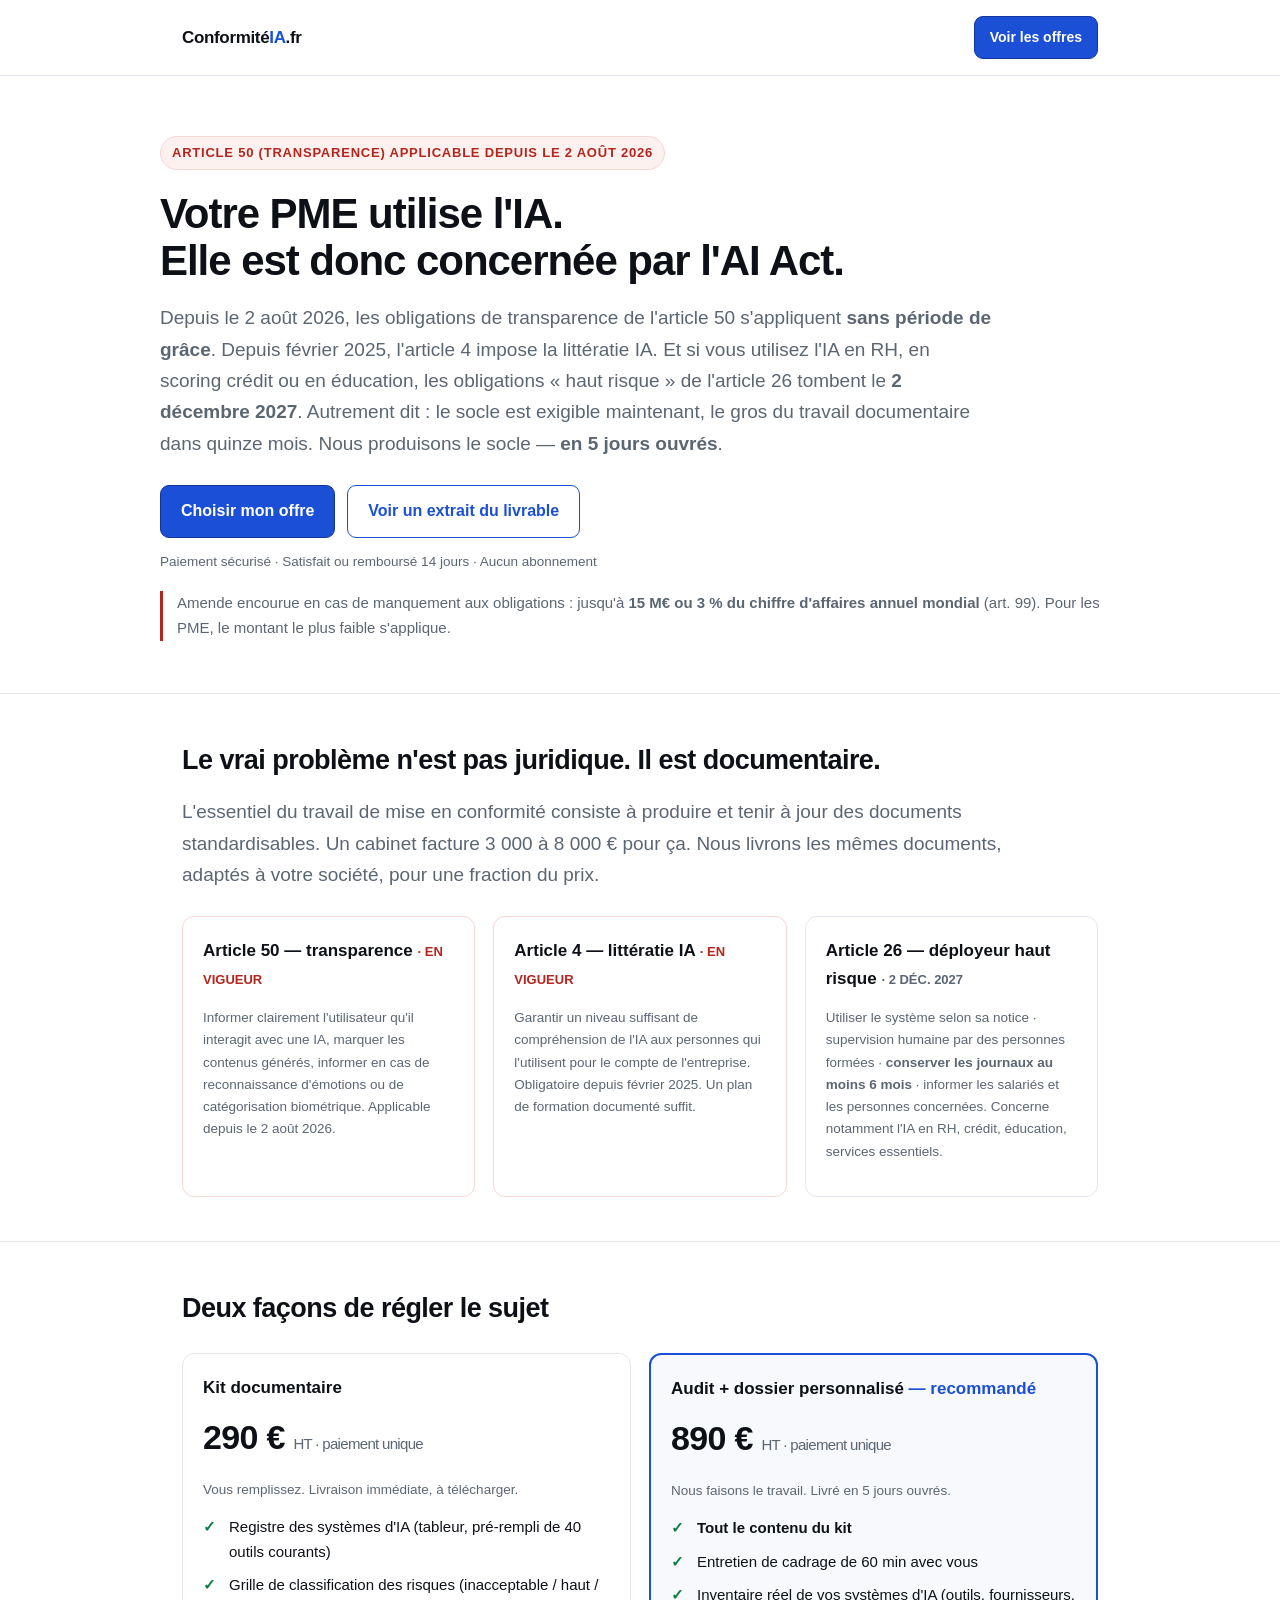
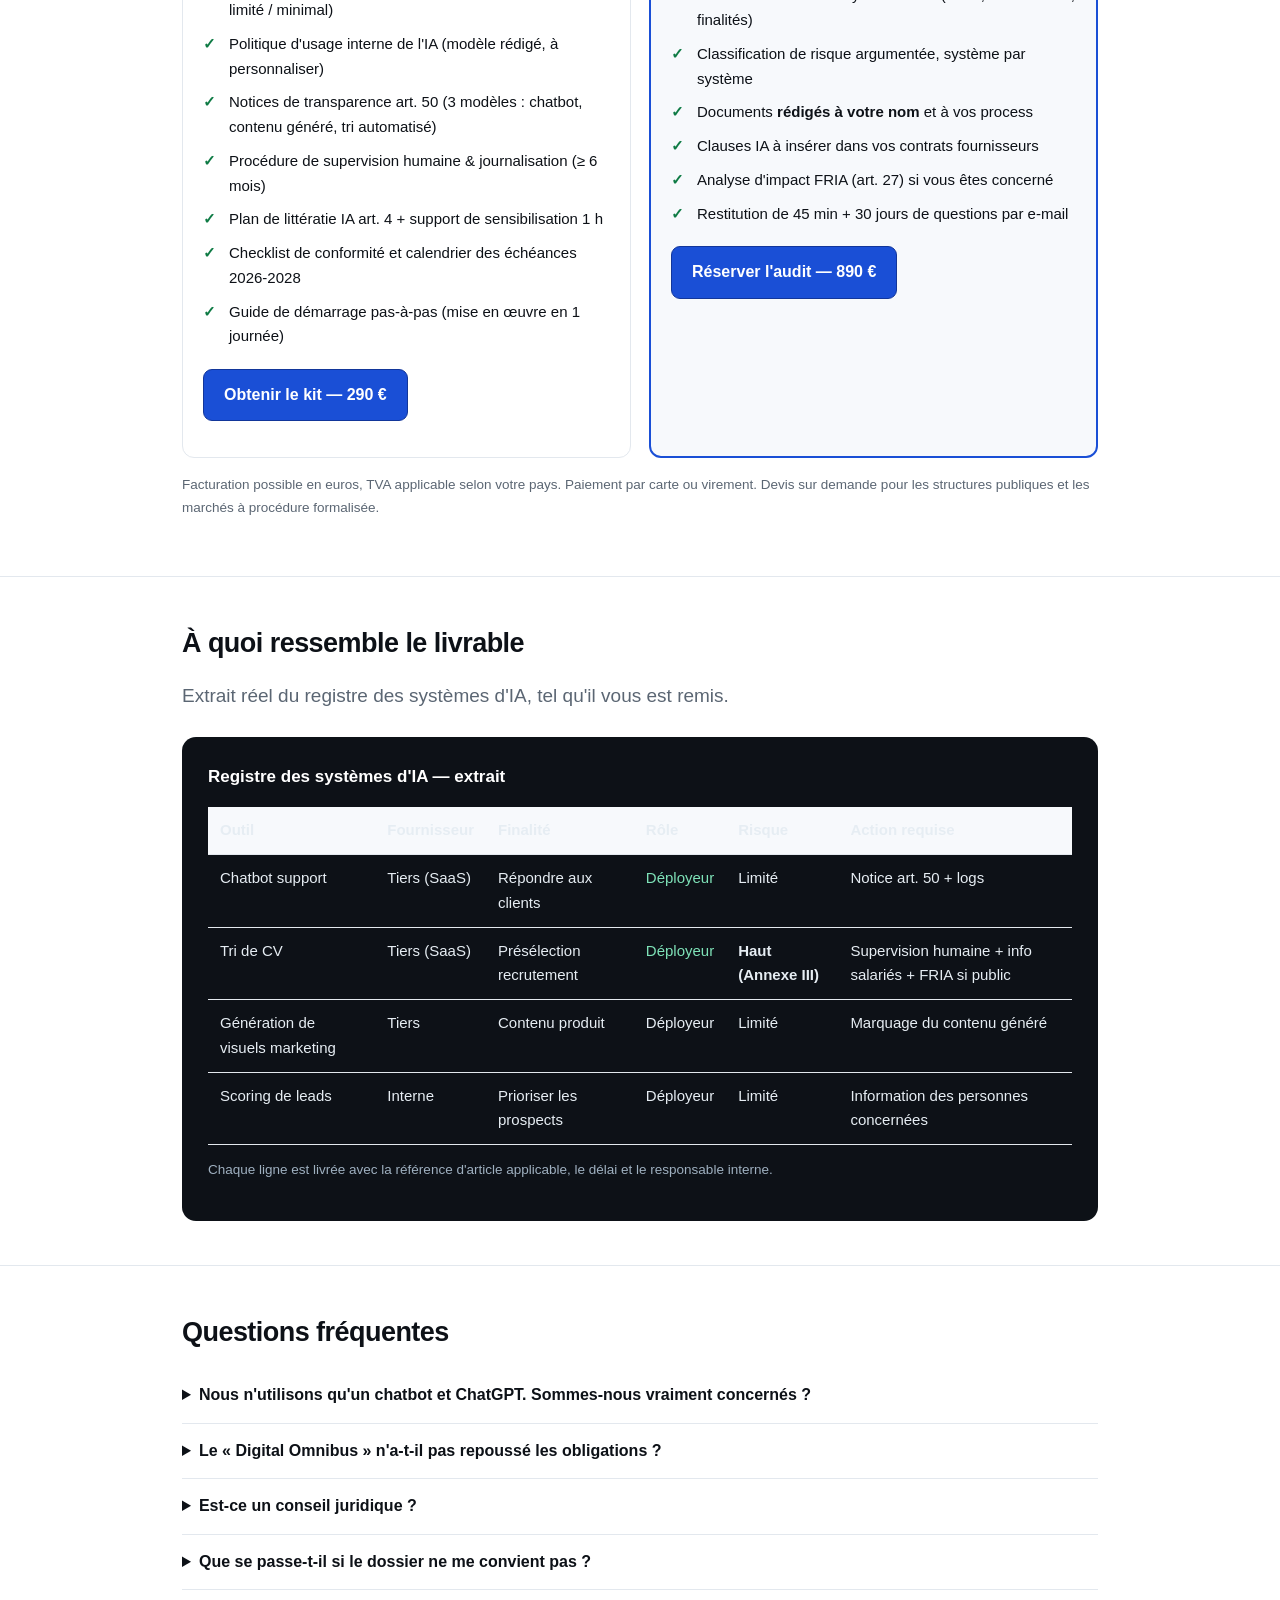
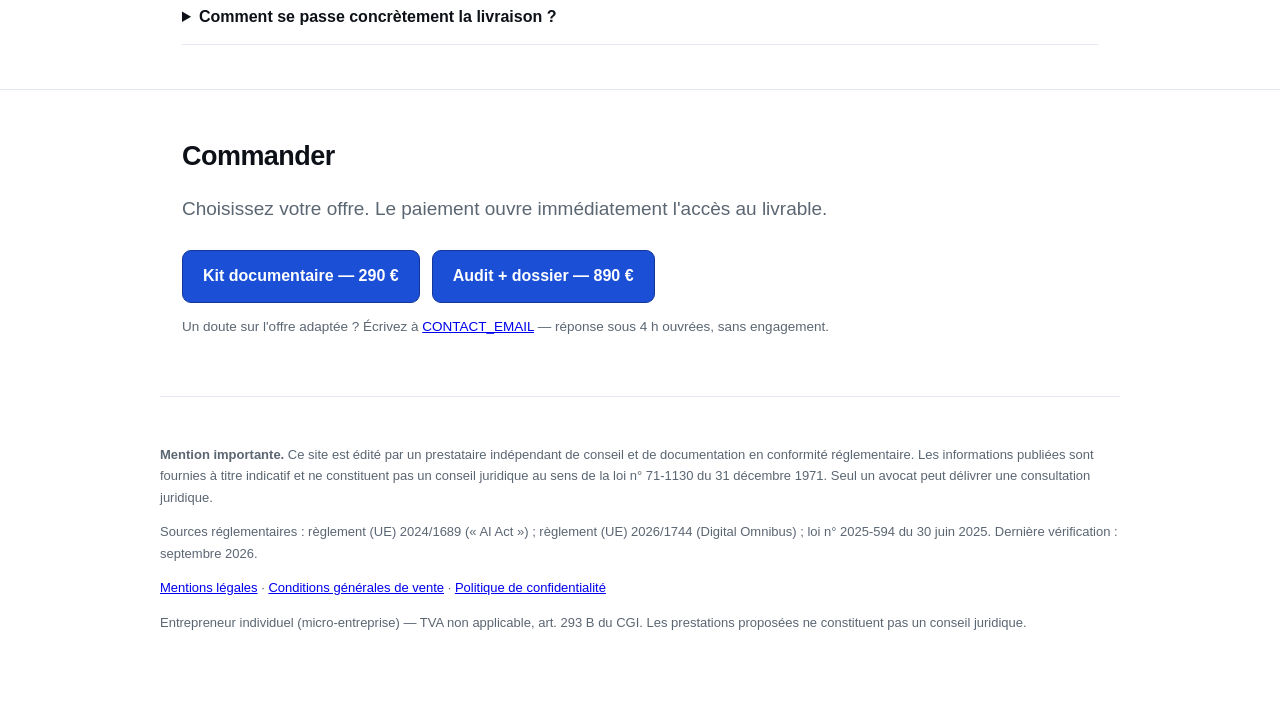
==== index.html @ 2aead3f5 "Site ConformiteIA - version initiale (accueil, mentions legales, CGV, confidentialite)" ====
<!DOCTYPE html>
<html lang="fr">
<head>
<meta charset="utf-8">
<meta name="viewport" content="width=device-width, initial-scale=1">
<title>Conformité IA — Mettez votre PME en règle avec l'AI Act en 5 jours</title>
<meta name="description" content="L'AI Act s'applique depuis le 2 août 2026. Dossier de conformité IA complet pour PME : registre des systèmes d'IA, transparence art. 50, supervision humaine, littératie IA. Livré en 5 jours ouvrés. À partir de 290 € HT.">
<style>
  :root{
    --ink:#0d1117; --muted:#5b6673; --line:#e3e8ee; --bg:#ffffff; --soft:#f7f9fc;
    --accent:#1a4fd6; --accent-dark:#12369a; --warn:#b3261e; --ok:#0f7b45;
  }
  *{box-sizing:border-box}
  body{margin:0;font:16px/1.65 -apple-system,BlinkMacSystemFont,"Segoe UI",Roboto,Helvetica,Arial,sans-serif;color:var(--ink);background:var(--bg)}
  .wrap{max-width:960px;margin:0 auto;padding:0 22px}
  header{border-bottom:1px solid var(--line);padding:16px 0;position:sticky;top:0;background:rgba(255,255,255,.92);backdrop-filter:blur(8px);z-index:10}
  header .wrap{display:flex;align-items:center;justify-content:space-between;gap:16px}
  .brand{font-weight:700;letter-spacing:-.02em;font-size:17px}
  .brand span{color:var(--accent)}
  .btn{display:inline-block;background:var(--accent);color:#fff;text-decoration:none;padding:12px 20px;border-radius:9px;font-weight:600;border:1px solid var(--accent-dark);transition:.15s}
  .btn:hover{background:var(--accent-dark)}
  .btn.sm{padding:9px 15px;font-size:14px}
  .btn.ghost{background:#fff;color:var(--accent);border:1px solid var(--accent)}
  .btn.ghost:hover{background:#f0f4ff}
  .hero{padding:60px 0 34px}
  .eyebrow{display:inline-block;font-size:13px;font-weight:700;letter-spacing:.06em;text-transform:uppercase;color:var(--warn);background:#fdf1f0;border:1px solid #f7d7d4;padding:5px 11px;border-radius:99px;margin-bottom:20px}
  h1{font-size:42px;line-height:1.13;letter-spacing:-.025em;margin:0 0 18px;font-weight:750}
  h2{font-size:27px;letter-spacing:-.02em;margin:0 0 14px;font-weight:700}
  h3{font-size:17px;margin:0 0 7px;font-weight:700}
  .lead{font-size:19px;color:var(--muted);max-width:44em;margin:0 0 26px}
  .cta-row{display:flex;gap:12px;flex-wrap:wrap;align-items:center;margin-bottom:12px}
  .note{font-size:13.5px;color:var(--muted)}
  section{padding:44px 0;border-top:1px solid var(--line)}
  .grid{display:grid;grid-template-columns:repeat(auto-fit,minmax(250px,1fr));gap:18px;margin-top:22px}
  .card{border:1px solid var(--line);border-radius:12px;padding:20px;background:var(--bg)}
  .card.soft{background:var(--soft)}
  .price{font-size:34px;font-weight:750;letter-spacing:-.02em;margin:6px 0 2px}
  .price small{font-size:15px;font-weight:500;color:var(--muted)}
  ul.clean{list-style:none;padding:0;margin:14px 0 0}
  ul.clean li{padding-left:26px;position:relative;margin-bottom:9px;font-size:15px}
  ul.clean li:before{content:"✓";position:absolute;left:0;top:0;color:var(--ok);font-weight:700}
  .dark{background:#0d1117;color:#e6edf3;border-radius:14px;padding:26px}
  .dark h3{color:#fff}
  .dark .k{color:#7ee2b8}
  table{width:100%;border-collapse:collapse;margin-top:16px;font-size:15px}
  th,td{text-align:left;padding:11px 12px;border-bottom:1px solid var(--line);vertical-align:top}
  th{font-weight:700;background:var(--soft)}
  details{border-bottom:1px solid var(--line);padding:14px 0}
  summary{cursor:pointer;font-weight:600}
  details p{color:var(--muted);margin:10px 0 0}
  .foot{padding:34px 0 70px;border-top:1px solid var(--line);font-size:13px;color:var(--muted)}
  .flag{font-size:15px;color:var(--muted);border-left:3px solid var(--warn);padding-left:14px;margin:18px 0}
  @media(max-width:640px){h1{font-size:31px}h2{font-size:23px}.lead{font-size:17px}}
</style>
</head>
<body>

<header><div class="wrap">
  <div class="brand">Conformité<span>IA</span>.fr</div>
  <a class="btn sm" href="#offres">Voir les offres</a>
</div></header>

<div class="wrap hero">
  <div class="eyebrow">Article 50 (transparence) applicable depuis le 2 août 2026</div>
  <h1>Votre PME utilise l'IA.<br>Elle est donc concernée par l'AI&nbsp;Act.</h1>
  <p class="lead">
    Depuis le 2 août 2026, les obligations de transparence de l'article 50 s'appliquent
    <strong>sans période de grâce</strong>. Depuis février 2025, l'article 4 impose la
    littératie IA. Et si vous utilisez l'IA en RH, en scoring crédit ou en éducation,
    les obligations « haut risque » de l'article 26 tombent le <strong>2 décembre 2027</strong>.
    Autrement dit : le socle est exigible maintenant, le gros du travail documentaire
    dans quinze mois. Nous produisons le socle — <strong>en 5 jours ouvrés</strong>.
  </p>
  <div class="cta-row">
    <a class="btn" href="#offres">Choisir mon offre</a>
    <a class="btn ghost" href="#echantillon">Voir un extrait du livrable</a>
  </div>
  <p class="note">Paiement sécurisé · Satisfait ou remboursé 14 jours · Aucun abonnement</p>

  <div class="flag">
    Amende encourue en cas de manquement aux obligations : jusqu'à
    <strong>15 M€ ou 3 % du chiffre d'affaires annuel mondial</strong> (art. 99).
    Pour les PME, le montant le plus faible s'applique.
  </div>
</div>

<section id="probleme"><div class="wrap">
  <h2>Le vrai problème n'est pas juridique. Il est documentaire.</h2>
  <p class="lead">
    L'essentiel du travail de mise en conformité consiste à produire et tenir à jour des documents
    standardisables. Un cabinet facture 3 000 à 8 000 € pour ça. Nous livrons les mêmes
    documents, adaptés à votre société, pour une fraction du prix.
  </p>
  <div class="grid">
    <div class="card" style="border-color:#f7d7d4">
      <h3>Article 50 — transparence <span style="color:var(--warn);font-size:13px">· EN VIGUEUR</span></h3>
      <p class="note">Informer clairement l'utilisateur qu'il interagit avec une IA, marquer les contenus générés, informer en cas de reconnaissance d'émotions ou de catégorisation biométrique. Applicable depuis le 2 août 2026.</p>
    </div>
    <div class="card" style="border-color:#f7d7d4">
      <h3>Article 4 — littératie IA <span style="color:var(--warn);font-size:13px">· EN VIGUEUR</span></h3>
      <p class="note">Garantir un niveau suffisant de compréhension de l'IA aux personnes qui l'utilisent pour le compte de l'entreprise. Obligatoire depuis février 2025. Un plan de formation documenté suffit.</p>
    </div>
    <div class="card">
      <h3>Article 26 — déployeur haut risque <span style="color:var(--muted);font-size:13px">· 2 DÉC. 2027</span></h3>
      <p class="note">Utiliser le système selon sa notice · supervision humaine par des personnes formées · <strong>conserver les journaux au moins 6 mois</strong> · informer les salariés et les personnes concernées. Concerne notamment l'IA en RH, crédit, éducation, services essentiels.</p>
    </div>
  </div>
</div></section>

<section id="offres"><div class="wrap">
  <h2>Deux façons de régler le sujet</h2>
  <div class="grid">
    <div class="card">
      <h3>Kit documentaire</h3>
      <div class="price">290 € <small>HT · paiement unique</small></div>
      <p class="note">Vous remplissez. Livraison immédiate, à télécharger.</p>
      <ul class="clean">
        <li>Registre des systèmes d'IA (tableur, pré-rempli de 40 outils courants)</li>
        <li>Grille de classification des risques (inacceptable / haut / limité / minimal)</li>
        <li>Politique d'usage interne de l'IA (modèle rédigé, à personnaliser)</li>
        <li>Notices de transparence art. 50 (3 modèles : chatbot, contenu généré, tri automatisé)</li>
        <li>Procédure de supervision humaine &amp; journalisation (≥ 6 mois)</li>
        <li>Plan de littératie IA art. 4 + support de sensibilisation 1 h</li>
        <li>Checklist de conformité et calendrier des échéances 2026-2028</li>
        <li>Guide de démarrage pas-à-pas (mise en œuvre en 1 journée)</li>
      </ul>
      <p style="margin-top:20px"><a class="btn" href="#commander" data-offer="kit">Obtenir le kit — 290 €</a></p>
    </div>

    <div class="card soft" style="border-color:var(--accent);border-width:2px">
      <h3>Audit + dossier personnalisé <span style="color:var(--accent)">— recommandé</span></h3>
      <div class="price">890 € <small>HT · paiement unique</small></div>
      <p class="note">Nous faisons le travail. Livré en 5 jours ouvrés.</p>
      <ul class="clean">
        <li><strong>Tout le contenu du kit</strong></li>
        <li>Entretien de cadrage de 60 min avec vous</li>
        <li>Inventaire réel de vos systèmes d'IA (outils, fournisseurs, finalités)</li>
        <li>Classification de risque argumentée, système par système</li>
        <li>Documents <strong>rédigés à votre nom</strong> et à vos process</li>
        <li>Clauses IA à insérer dans vos contrats fournisseurs</li>
        <li>Analyse d'impact FRIA (art. 27) si vous êtes concerné</li>
        <li>Restitution de 45 min + 30 jours de questions par e-mail</li>
      </ul>
      <p style="margin-top:20px"><a class="btn" href="#commander" data-offer="audit">Réserver l'audit — 890 €</a></p>
    </div>
  </div>
  <p class="note" style="margin-top:16px">
    Facturation possible en euros, TVA applicable selon votre pays. Paiement par carte ou virement.
    Devis sur demande pour les structures publiques et les marchés à procédure formalisée.
  </p>
</div></section>

<section id="echantillon"><div class="wrap">
  <h2>À quoi ressemble le livrable</h2>
  <p class="lead">Extrait réel du registre des systèmes d'IA, tel qu'il vous est remis.</p>
  <div class="dark">
    <h3>Registre des systèmes d'IA — extrait</h3>
    <table>
      <tr><th>Outil</th><th>Fournisseur</th><th>Finalité</th><th>Rôle</th><th>Risque</th><th>Action requise</th></tr>
      <tr><td>Chatbot support</td><td>Tiers (SaaS)</td><td>Répondre aux clients</td><td><span class="k">Déployeur</span></td><td>Limité</td><td>Notice art. 50 + logs</td></tr>
      <tr><td>Tri de CV</td><td>Tiers (SaaS)</td><td>Présélection recrutement</td><td><span class="k">Déployeur</span></td><td><strong>Haut (Annexe III)</strong></td><td>Supervision humaine + info salariés + FRIA si public</td></tr>
      <tr><td>Génération de visuels marketing</td><td>Tiers</td><td>Contenu produit</td><td>Déployeur</td><td>Limité</td><td>Marquage du contenu généré</td></tr>
      <tr><td>Scoring de leads</td><td>Interne</td><td>Prioriser les prospects</td><td>Déployeur</td><td>Limité</td><td>Information des personnes concernées</td></tr>
    </table>
    <p class="note" style="color:#9fb0c0;margin-top:14px">
      Chaque ligne est livrée avec la référence d'article applicable, le délai et le responsable interne.
    </p>
  </div>
</div></section>

<section><div class="wrap">
  <h2>Questions fréquentes</h2>

  <details><summary>Nous n'utilisons qu'un chatbot et ChatGPT. Sommes-nous vraiment concernés ?</summary>
  <p>Oui. Dès lors que vous mettez un système d'IA en service dans un contexte professionnel, vous êtes déployeur. Cela déclenche a minima l'article 4 (littératie IA), l'article 50 (transparence) et la tenue d'un registre. Le volume de travail est en revanche faible : c'est précisément pour cela que le kit à 290 € suffit dans ce cas.</p></details>

  <details><summary>Le « Digital Omnibus » n'a-t-il pas repoussé les obligations ?</summary>
  <p>Il a repoussé le <em>haut risque</em> : Annexe III au 2 décembre 2027, Annexe I au 2 août 2028. Il n'a touché ni les interdictions de l'article 5, ni les règles sur les modèles à usage général, ni les obligations de transparence de l'article 50 — déjà applicables. Le report ne vous dispense donc pas de documenter ce que vous faites.</p></details>

  <details><summary>Est-ce un conseil juridique ?</summary>
  <p>Non. Nous fournissons un travail de documentation et d'ingénierie de conformité. Les documents sont des modèles opérationnels adaptés à votre situation, pas une consultation d'avocat. Pour un avis juridique engageant, consultez un avocat — nos livrables lui feront d'ailleurs gagner plusieurs heures facturables.</p></details>

  <details><summary>Que se passe-t-il si le dossier ne me convient pas ?</summary>
  <p>Vous disposez de 14 jours pour demander le remboursement intégral, sans justification. Pour l'audit, le remboursement s'applique si la restitution n'a pas eu lieu.</p></details>

  <details><summary>Comment se passe concrètement la livraison ?</summary>
  <p>Après paiement, vous recevez immédiatement le kit (fichiers DOCX, XLSX et PDF). Pour l'audit, un lien de réservation vous est envoyé dans l'heure ; la restitution intervient au plus tard 5 jours ouvrés après l'entretien de cadrage.</p></details>
</div></section>

<section id="commander"><div class="wrap">
  <h2>Commander</h2>
  <p class="lead">Choisissez votre offre. Le paiement ouvre immédiatement l'accès au livrable.</p>
  <div class="cta-row">
    <a class="btn" id="pay-kit" href="PAIEMENT_KIT_URL">Kit documentaire — 290 €</a>
    <a class="btn" id="pay-audit" href="PAIEMENT_AUDIT_URL">Audit + dossier — 890 €</a>
  </div>
  <p class="note">
    Un doute sur l'offre adaptée ? Écrivez à <a href="mailto:CONTACT_EMAIL">CONTACT_EMAIL</a> —
    réponse sous 4 h ouvrées, sans engagement.
  </p>
</div></section>

<div class="wrap foot">
  <p><strong>Mention importante.</strong> Ce site est édité par un prestataire indépendant de
  conseil et de documentation en conformité réglementaire. Les informations publiées sont
  fournies à titre indicatif et ne constituent pas un conseil juridique au sens de la
  loi n° 71-1130 du 31 décembre 1971. Seul un avocat peut délivrer une consultation juridique.</p>
  <p>Sources réglementaires : règlement (UE) 2024/1689 (« AI Act ») ; règlement (UE) 2026/1744
  (Digital Omnibus) ; loi n° 2025-594 du 30 juin 2025. Dernière vérification : septembre 2026.</p>
  <p>
    <a href="mentions-legales.html">Mentions légales</a> ·
    <a href="cgv.html">Conditions générales de vente</a> ·
    <a href="confidentialite.html">Politique de confidentialité</a>
  </p>
  <p>Entrepreneur individuel (micro-entreprise) — TVA non applicable, art. 293 B du CGI.
  Les prestations proposées ne constituent pas un conseil juridique.</p>
</div>

<script>
  // Remplit les liens de paiement depuis la configuration (évite toute donnée codée en dur).
  var CFG = { kit: "PAIEMENT_KIT_URL", audit: "PAIEMENT_AUDIT_URL" };
  document.querySelectorAll("[data-offer]").forEach(function (a) {
    var k = a.getAttribute("data-offer");
    if (CFG[k] && CFG[k].indexOf("URL") === -1) { a.href = CFG[k]; }
    else { a.href = "#commander"; a.addEventListener("click", function (e) {
      e.preventDefault();
      alert("Le lien de paiement sera activé à l'ouverture de la boutique. Écrivez-nous pour commander.");
    }); }
  });
</script>
</body>
</html>
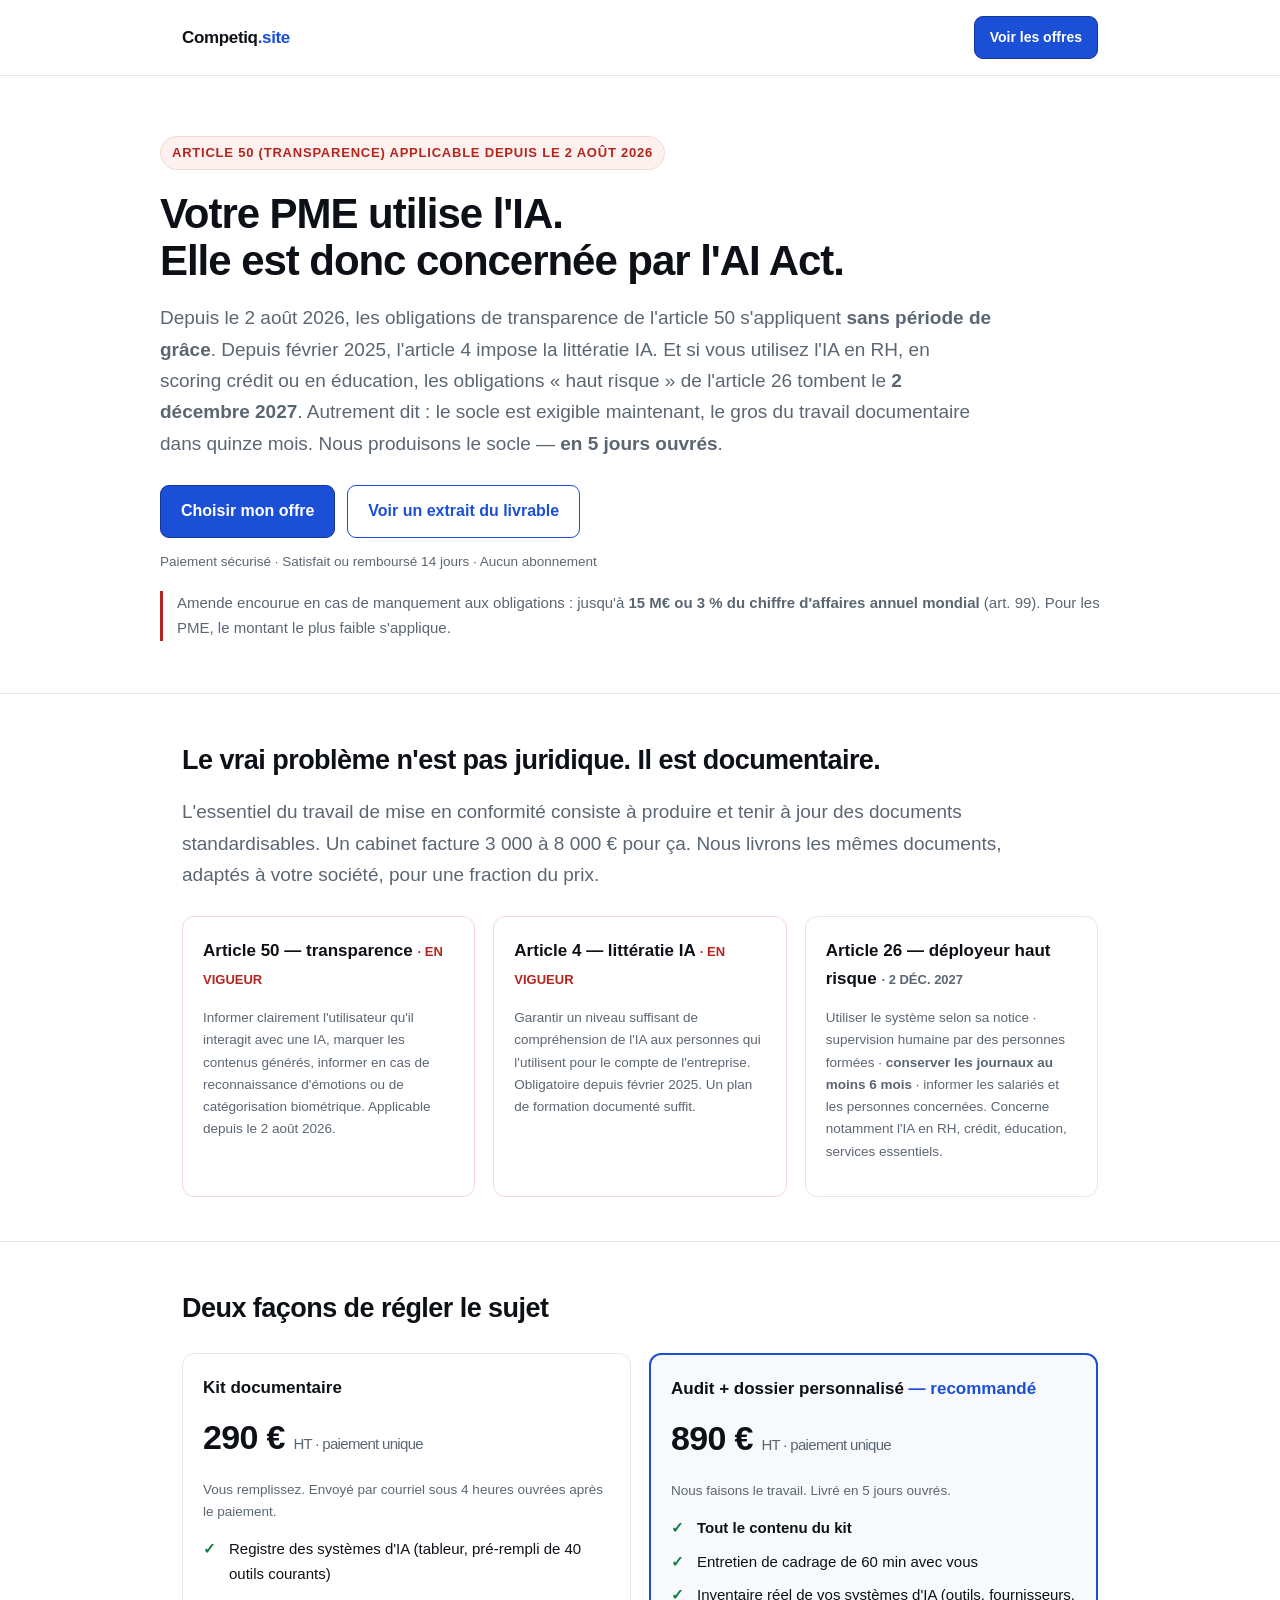
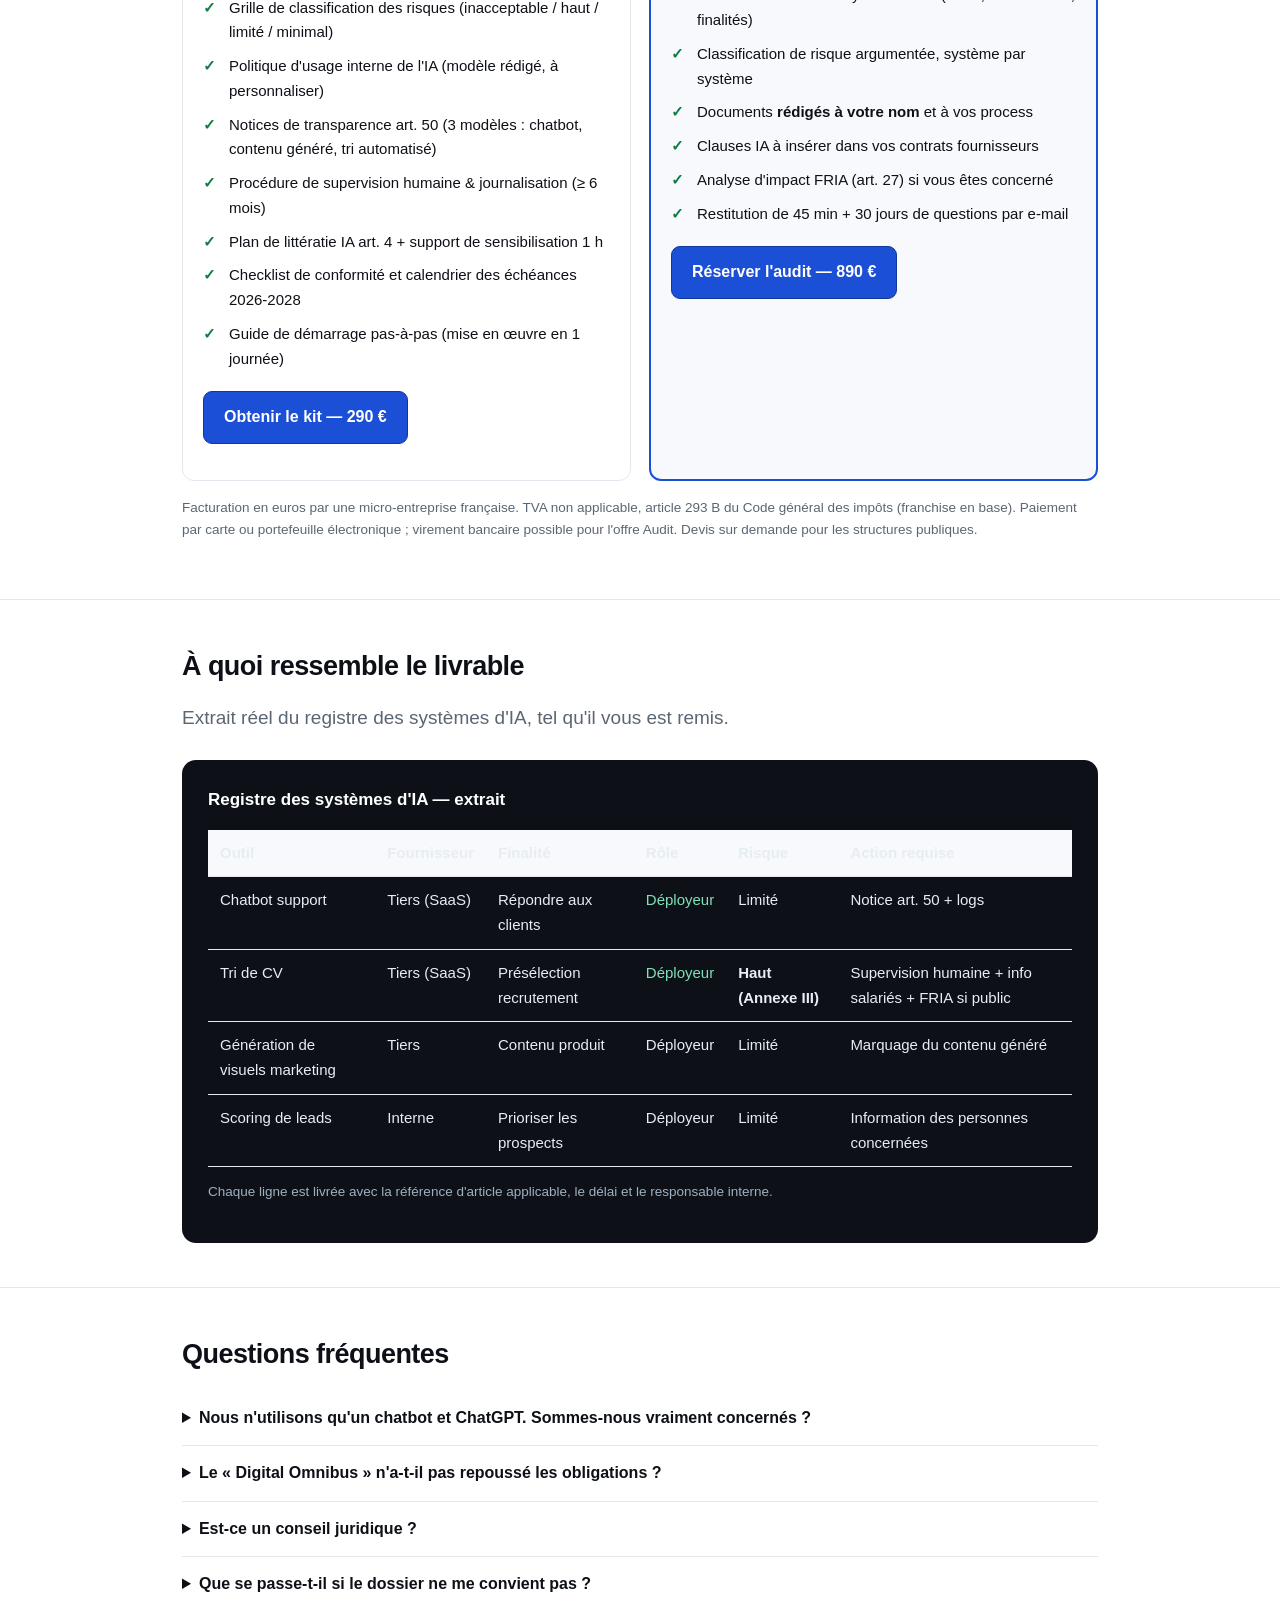
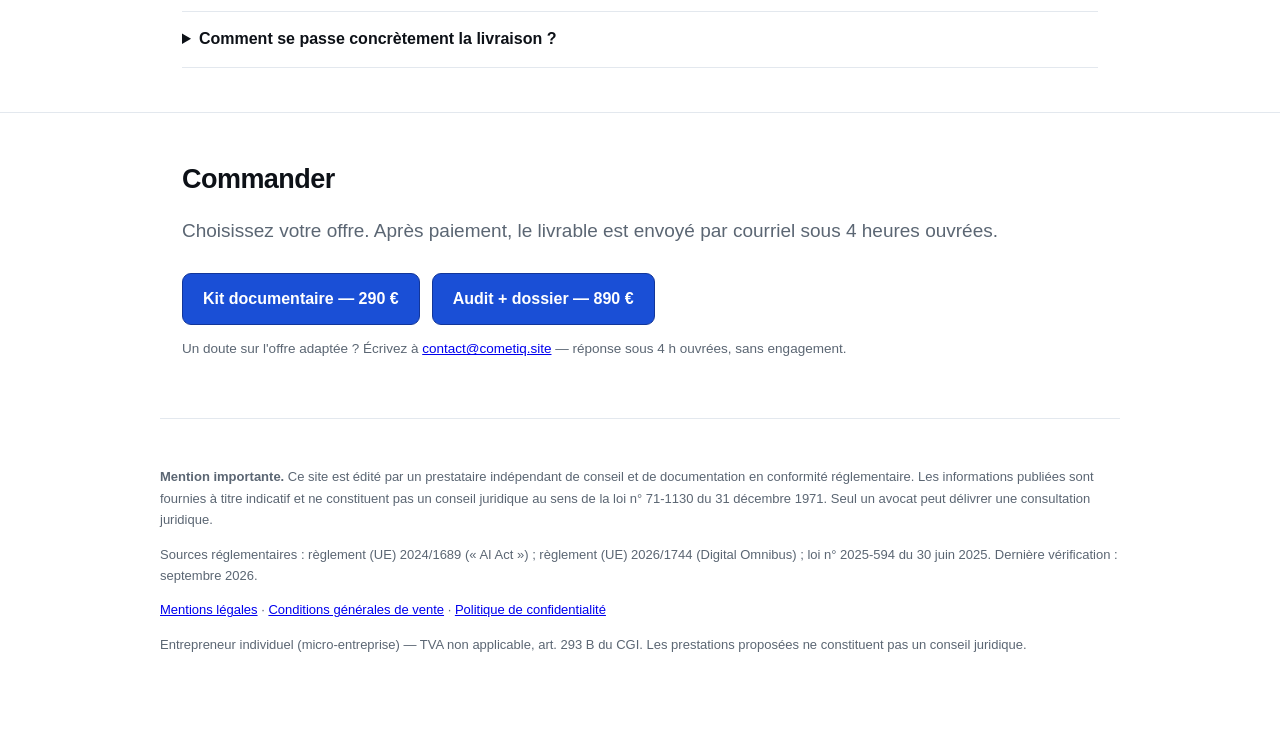
==== commit 0cf8c2b9: "Marque Competiq, delais de livraison exacts, clause de retractation simplifiee" ====
--- a/index.html
+++ b/index.html
@@ -3,7 +3,7 @@
 <head>
 <meta charset="utf-8">
 <meta name="viewport" content="width=device-width, initial-scale=1">
-<title>Conformité IA — Mettez votre PME en règle avec l'AI Act en 5 jours</title>
+<title>Competiq — Mettez votre PME en règle avec l'AI Act en 5 jours</title>
 <meta name="description" content="L'AI Act s'applique depuis le 2 août 2026. Dossier de conformité IA complet pour PME : registre des systèmes d'IA, transparence art. 50, supervision humaine, littératie IA. Livré en 5 jours ouvrés. À partir de 290 € HT.">
 <style>
   :root{
@@ -56,7 +56,7 @@
 <body>
 
 <header><div class="wrap">
-  <div class="brand">Conformité<span>IA</span>.fr</div>
+  <div class="brand">Competiq<span>.site</span></div>
   <a class="btn sm" href="#offres">Voir les offres</a>
 </div></header>
 
@@ -113,7 +113,7 @@
     <div class="card">
       <h3>Kit documentaire</h3>
       <div class="price">290 € <small>HT · paiement unique</small></div>
-      <p class="note">Vous remplissez. Livraison immédiate, à télécharger.</p>
+      <p class="note">Vous remplissez. Envoyé par courriel sous 4 heures ouvrées après le paiement.</p>
       <ul class="clean">
         <li>Registre des systèmes d'IA (tableur, pré-rempli de 40 outils courants)</li>
         <li>Grille de classification des risques (inacceptable / haut / limité / minimal)</li>
@@ -145,8 +145,9 @@
     </div>
   </div>
   <p class="note" style="margin-top:16px">
-    Facturation possible en euros, TVA applicable selon votre pays. Paiement par carte ou virement.
-    Devis sur demande pour les structures publiques et les marchés à procédure formalisée.
+    Facturation en euros par une micro-entreprise française. TVA non applicable, article 293 B du
+    Code général des impôts (franchise en base). Paiement par carte ou portefeuille électronique ;
+    virement bancaire possible pour l'offre Audit. Devis sur demande pour les structures publiques.
   </p>
 </div></section>
 
@@ -184,18 +185,18 @@
   <p>Vous disposez de 14 jours pour demander le remboursement intégral, sans justification. Pour l'audit, le remboursement s'applique si la restitution n'a pas eu lieu.</p></details>
 
   <details><summary>Comment se passe concrètement la livraison ?</summary>
-  <p>Après paiement, vous recevez immédiatement le kit (fichiers DOCX, XLSX et PDF). Pour l'audit, un lien de réservation vous est envoyé dans l'heure ; la restitution intervient au plus tard 5 jours ouvrés après l'entretien de cadrage.</p></details>
+  <p>Après paiement, vous recevez le kit par courriel sous 4 heures ouvrées (fichiers DOCX, XLSX et PDF). Pour l'audit, un lien de réservation vous est envoyé dans l'heure ; la restitution intervient au plus tard 5 jours ouvrés après l'entretien de cadrage.</p></details>
 </div></section>
 
 <section id="commander"><div class="wrap">
   <h2>Commander</h2>
-  <p class="lead">Choisissez votre offre. Le paiement ouvre immédiatement l'accès au livrable.</p>
+  <p class="lead">Choisissez votre offre. Après paiement, le livrable est envoyé par courriel sous 4 heures ouvrées.</p>
   <div class="cta-row">
-    <a class="btn" id="pay-kit" href="PAIEMENT_KIT_URL">Kit documentaire — 290 €</a>
-    <a class="btn" id="pay-audit" href="PAIEMENT_AUDIT_URL">Audit + dossier — 890 €</a>
+    <a class="btn" id="pay-kit" href="https://www.paypal.com/ncp/payment/XTSS897LQKE2N">Kit documentaire — 290 €</a>
+    <a class="btn" id="pay-audit" href="https://www.paypal.com/ncp/payment/VR92YMYRXH262">Audit + dossier — 890 €</a>
   </div>
   <p class="note">
-    Un doute sur l'offre adaptée ? Écrivez à <a href="mailto:CONTACT_EMAIL">CONTACT_EMAIL</a> —
+    Un doute sur l'offre adaptée ? Écrivez à <a href="mailto:contact@cometiq.site">contact@cometiq.site</a> —
     réponse sous 4 h ouvrées, sans engagement.
   </p>
 </div></section>
@@ -218,7 +219,7 @@
 
 <script>
   // Remplit les liens de paiement depuis la configuration (évite toute donnée codée en dur).
-  var CFG = { kit: "PAIEMENT_KIT_URL", audit: "PAIEMENT_AUDIT_URL" };
+  var CFG = { kit: "https://www.paypal.com/ncp/payment/XTSS897LQKE2N", audit: "https://www.paypal.com/ncp/payment/VR92YMYRXH262" };
   document.querySelectorAll("[data-offer]").forEach(function (a) {
     var k = a.getAttribute("data-offer");
     if (CFG[k] && CFG[k].indexOf("URL") === -1) { a.href = CFG[k]; }
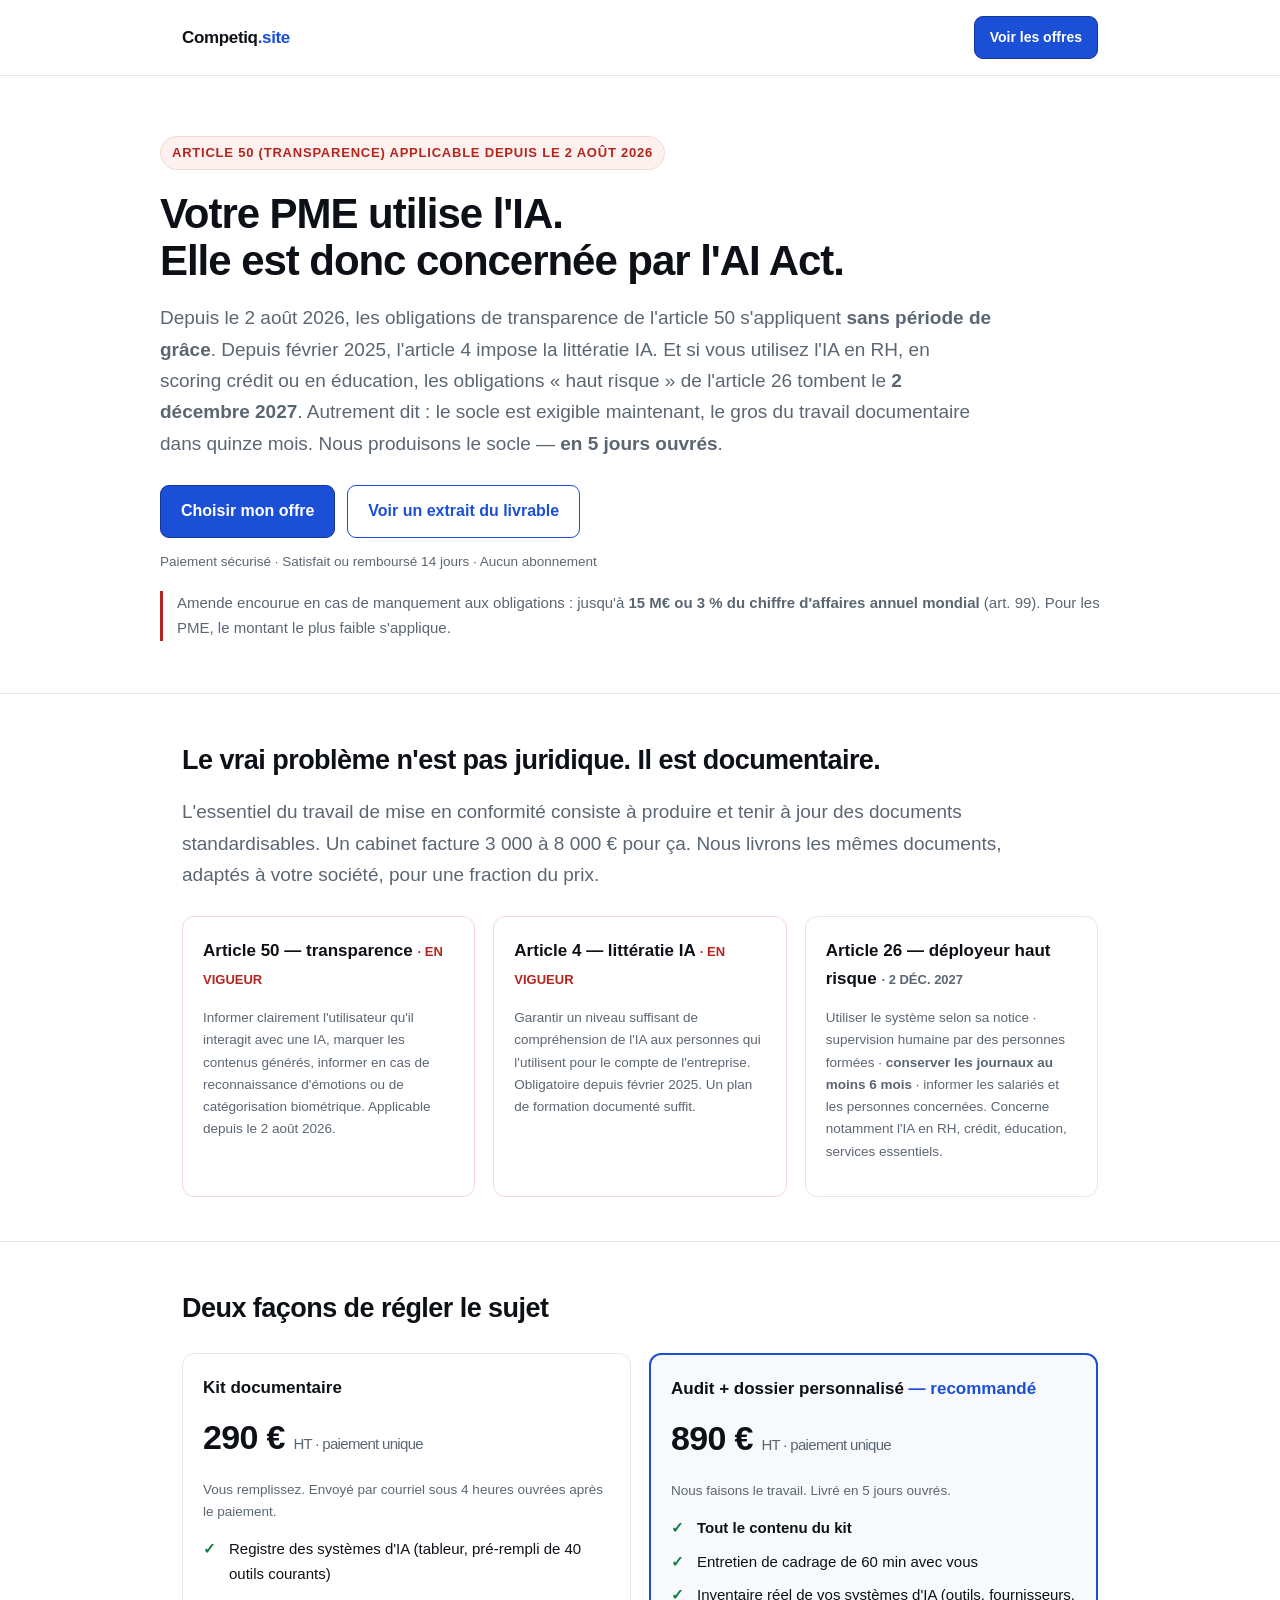
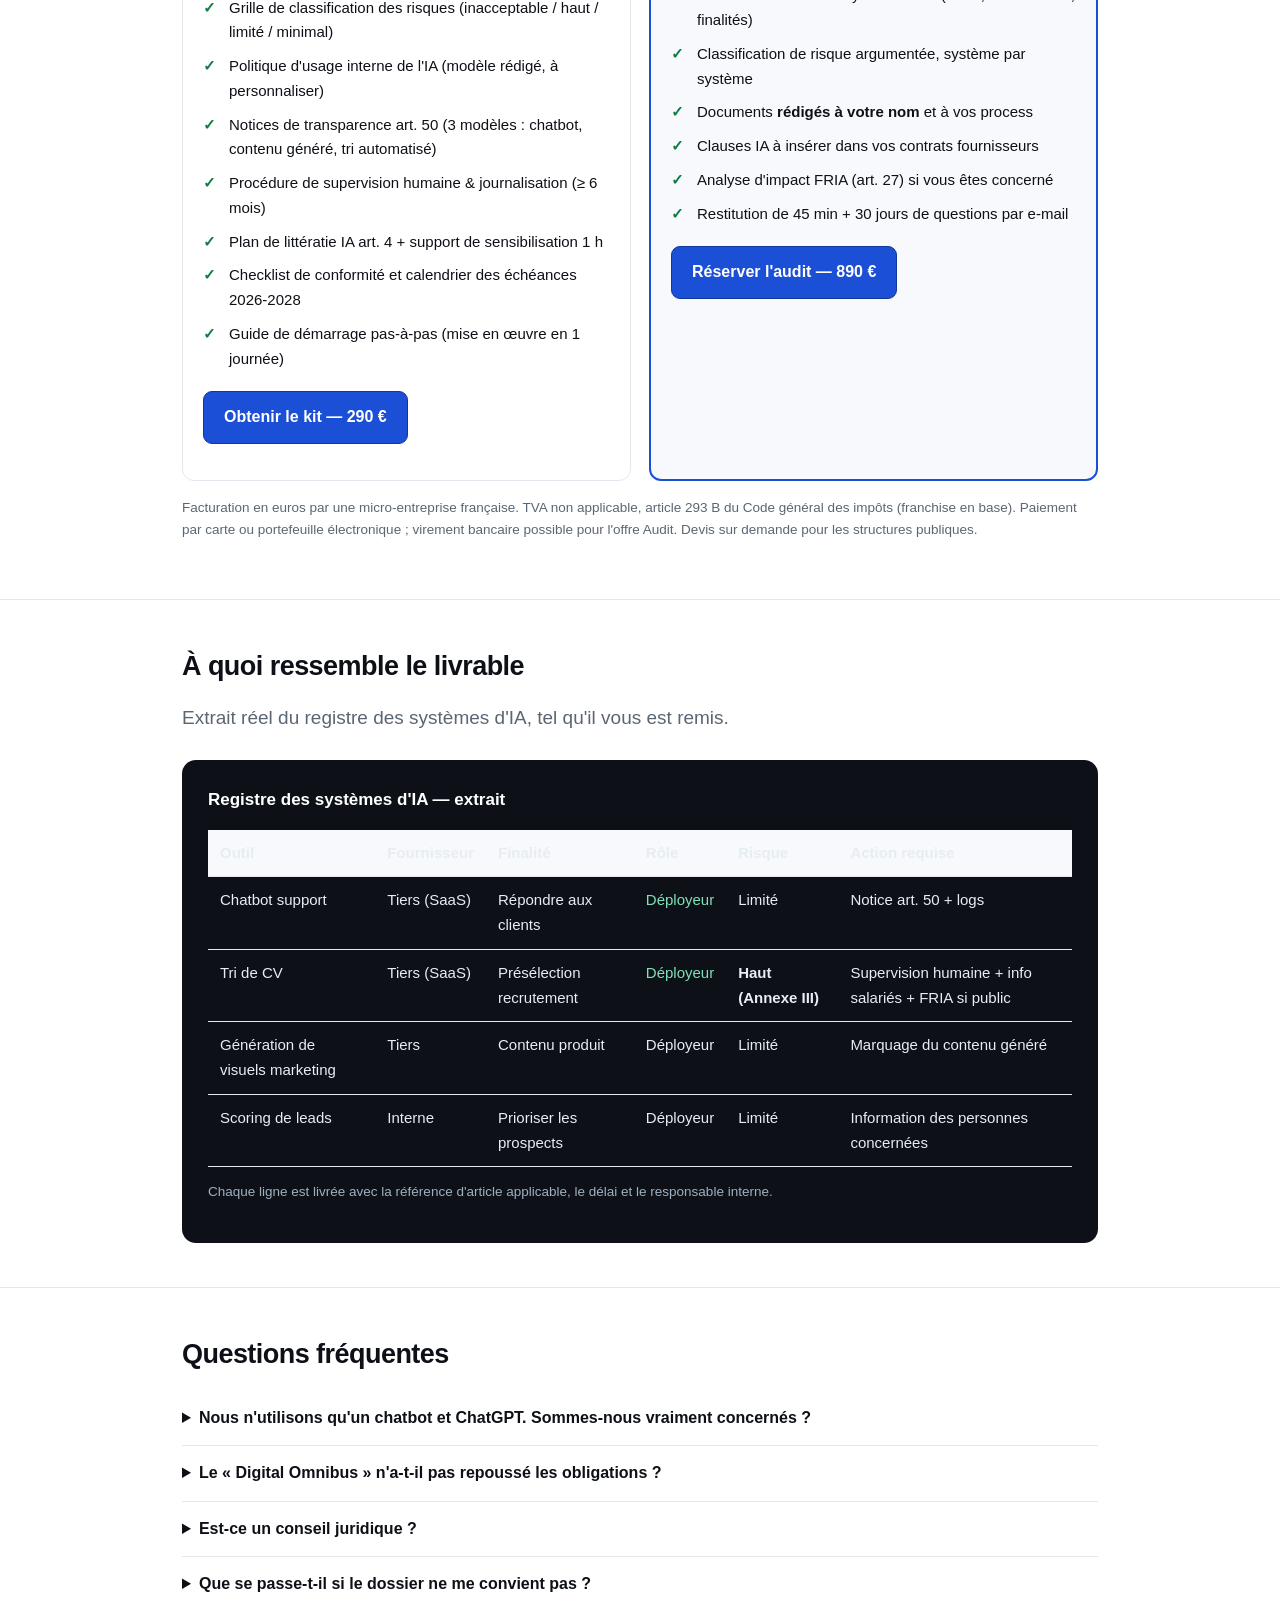
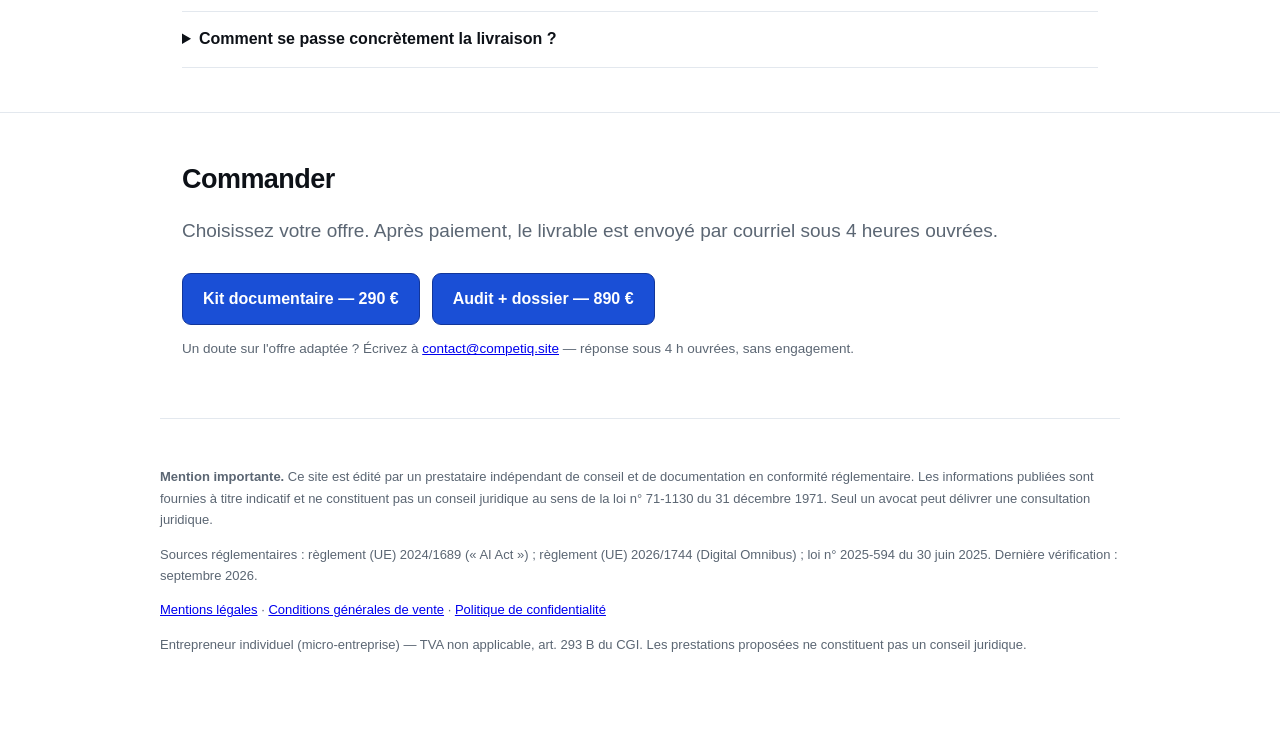
==== commit 2416a1d3: "Identite de facturation, domaine competiq.site, CGV reservees aux professionnels" ====
--- a/index.html
+++ b/index.html
@@ -196,7 +196,7 @@
     <a class="btn" id="pay-audit" href="https://www.paypal.com/ncp/payment/VR92YMYRXH262">Audit + dossier — 890 €</a>
   </div>
   <p class="note">
-    Un doute sur l'offre adaptée ? Écrivez à <a href="mailto:contact@cometiq.site">contact@cometiq.site</a> —
+    Un doute sur l'offre adaptée ? Écrivez à <a href="mailto:contact@competiq.site">contact@competiq.site</a> —
     réponse sous 4 h ouvrées, sans engagement.
   </p>
 </div></section>
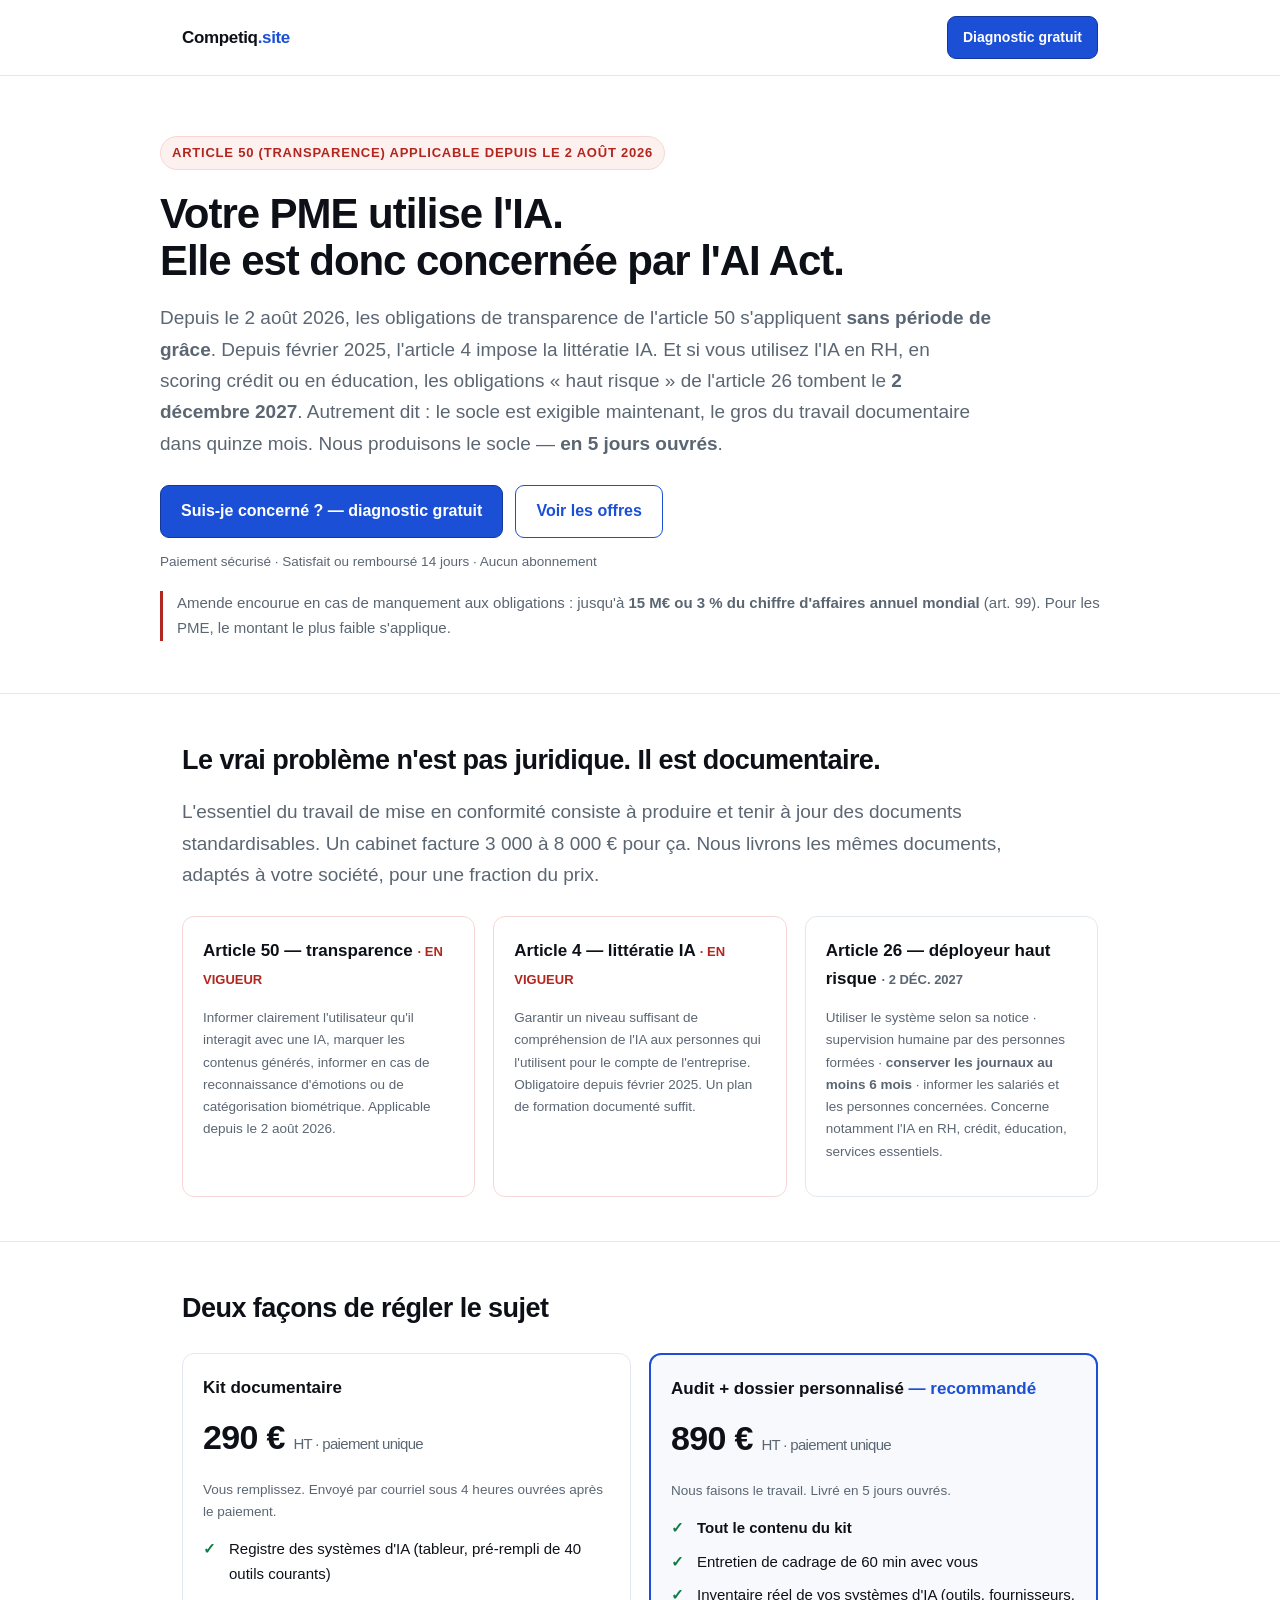
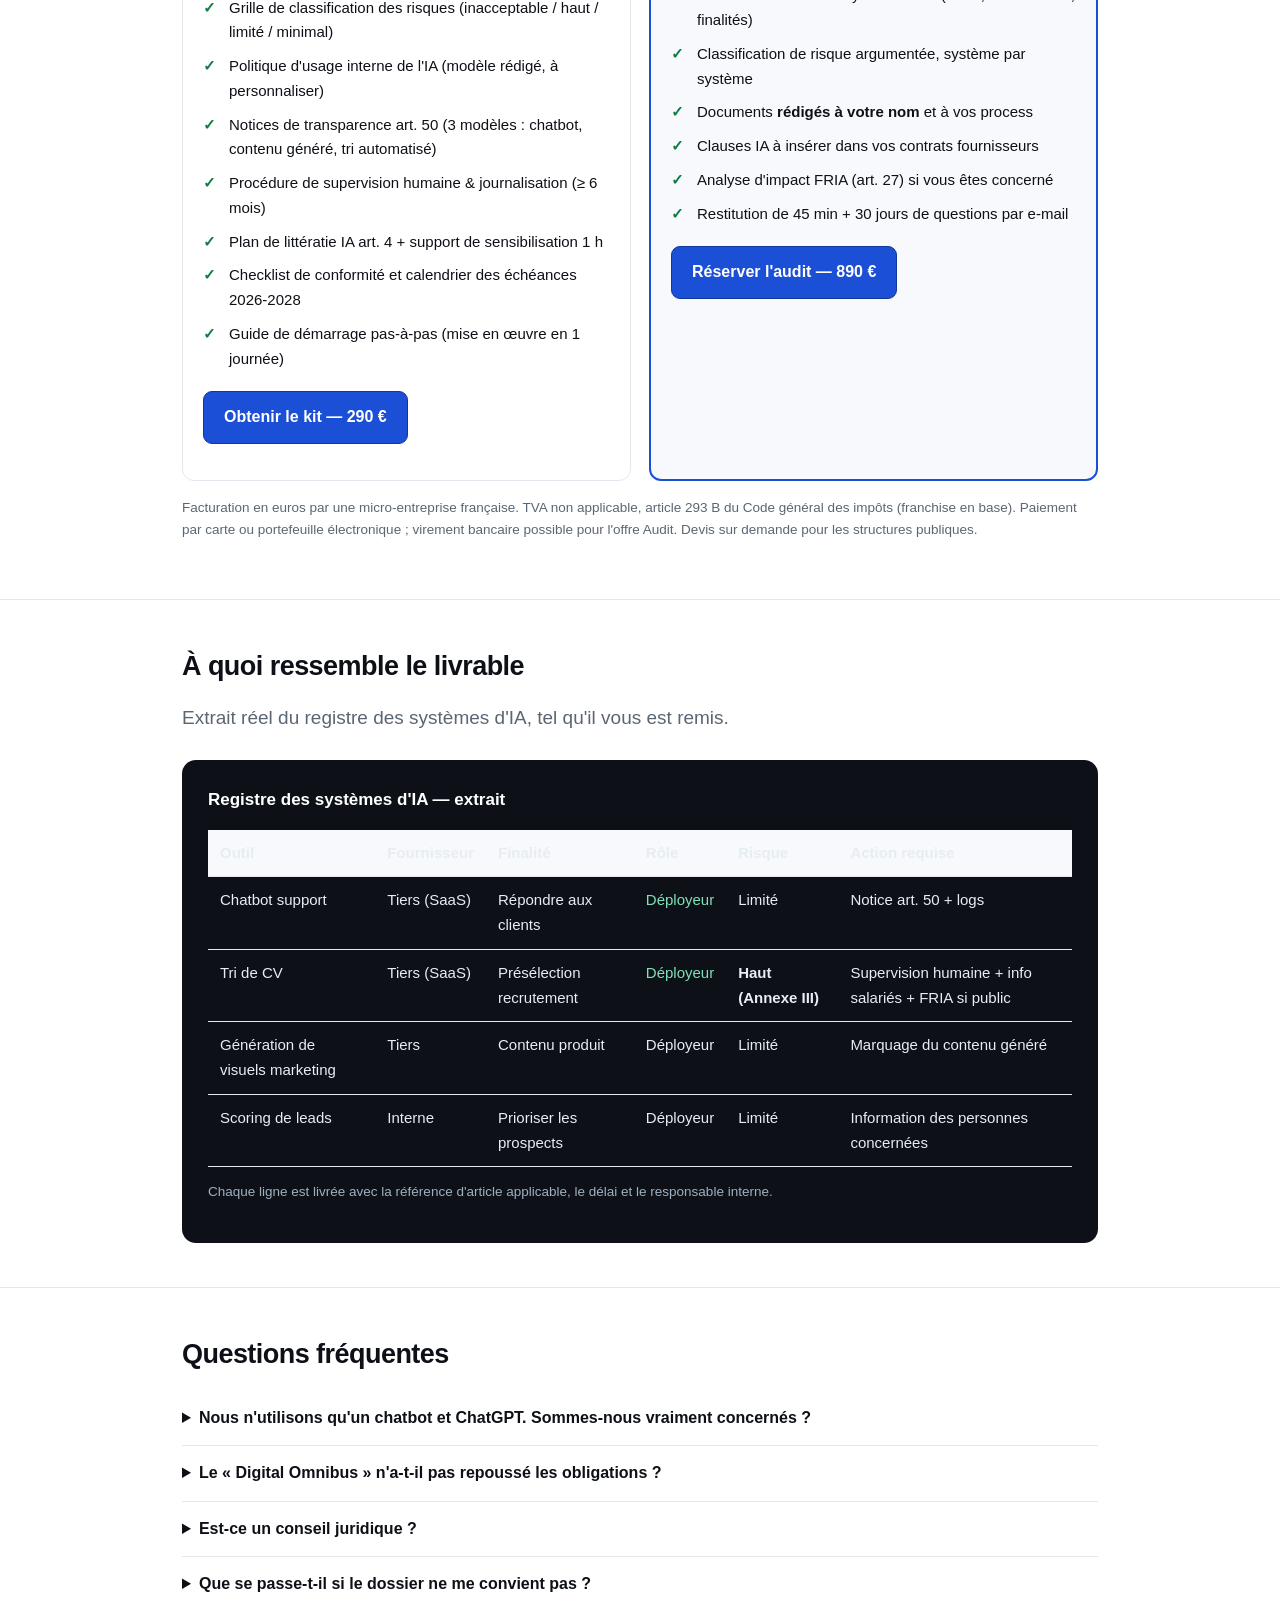
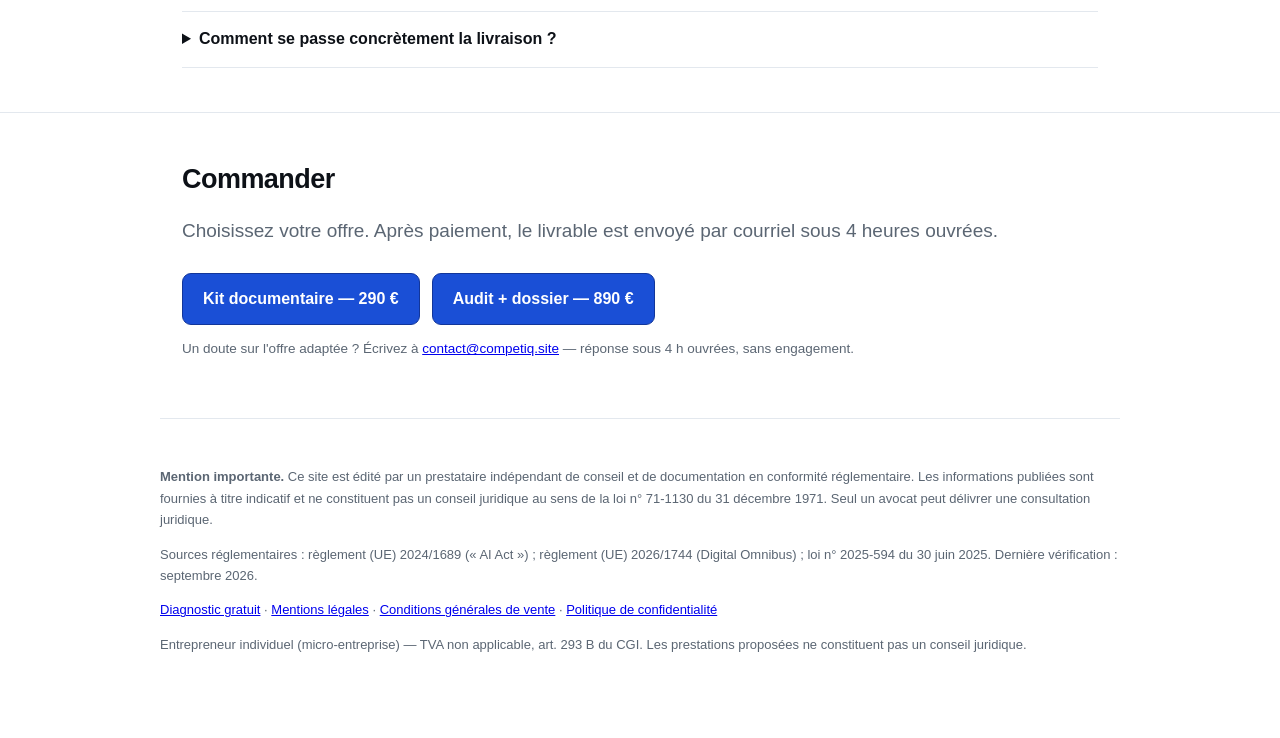
==== commit 7e04e6d4: "Diagnostic gratuit en 8 questions + lien depuis l'accueil" ====
--- a/index.html
+++ b/index.html
@@ -57,7 +57,7 @@
 
 <header><div class="wrap">
   <div class="brand">Competiq<span>.site</span></div>
-  <a class="btn sm" href="#offres">Voir les offres</a>
+  <a class="btn sm" href="test-conformite.html">Diagnostic gratuit</a>
 </div></header>
 
 <div class="wrap hero">
@@ -72,8 +72,8 @@
     dans quinze mois. Nous produisons le socle — <strong>en 5 jours ouvrés</strong>.
   </p>
   <div class="cta-row">
-    <a class="btn" href="#offres">Choisir mon offre</a>
-    <a class="btn ghost" href="#echantillon">Voir un extrait du livrable</a>
+    <a class="btn" href="test-conformite.html">Suis-je concerné ? — diagnostic gratuit</a>
+    <a class="btn ghost" href="#offres">Voir les offres</a>
   </div>
   <p class="note">Paiement sécurisé · Satisfait ou remboursé 14 jours · Aucun abonnement</p>
 
@@ -209,6 +209,7 @@
   <p>Sources réglementaires : règlement (UE) 2024/1689 (« AI Act ») ; règlement (UE) 2026/1744
   (Digital Omnibus) ; loi n° 2025-594 du 30 juin 2025. Dernière vérification : septembre 2026.</p>
   <p>
+    <a href="test-conformite.html">Diagnostic gratuit</a> ·
     <a href="mentions-legales.html">Mentions légales</a> ·
     <a href="cgv.html">Conditions générales de vente</a> ·
     <a href="confidentialite.html">Politique de confidentialité</a>
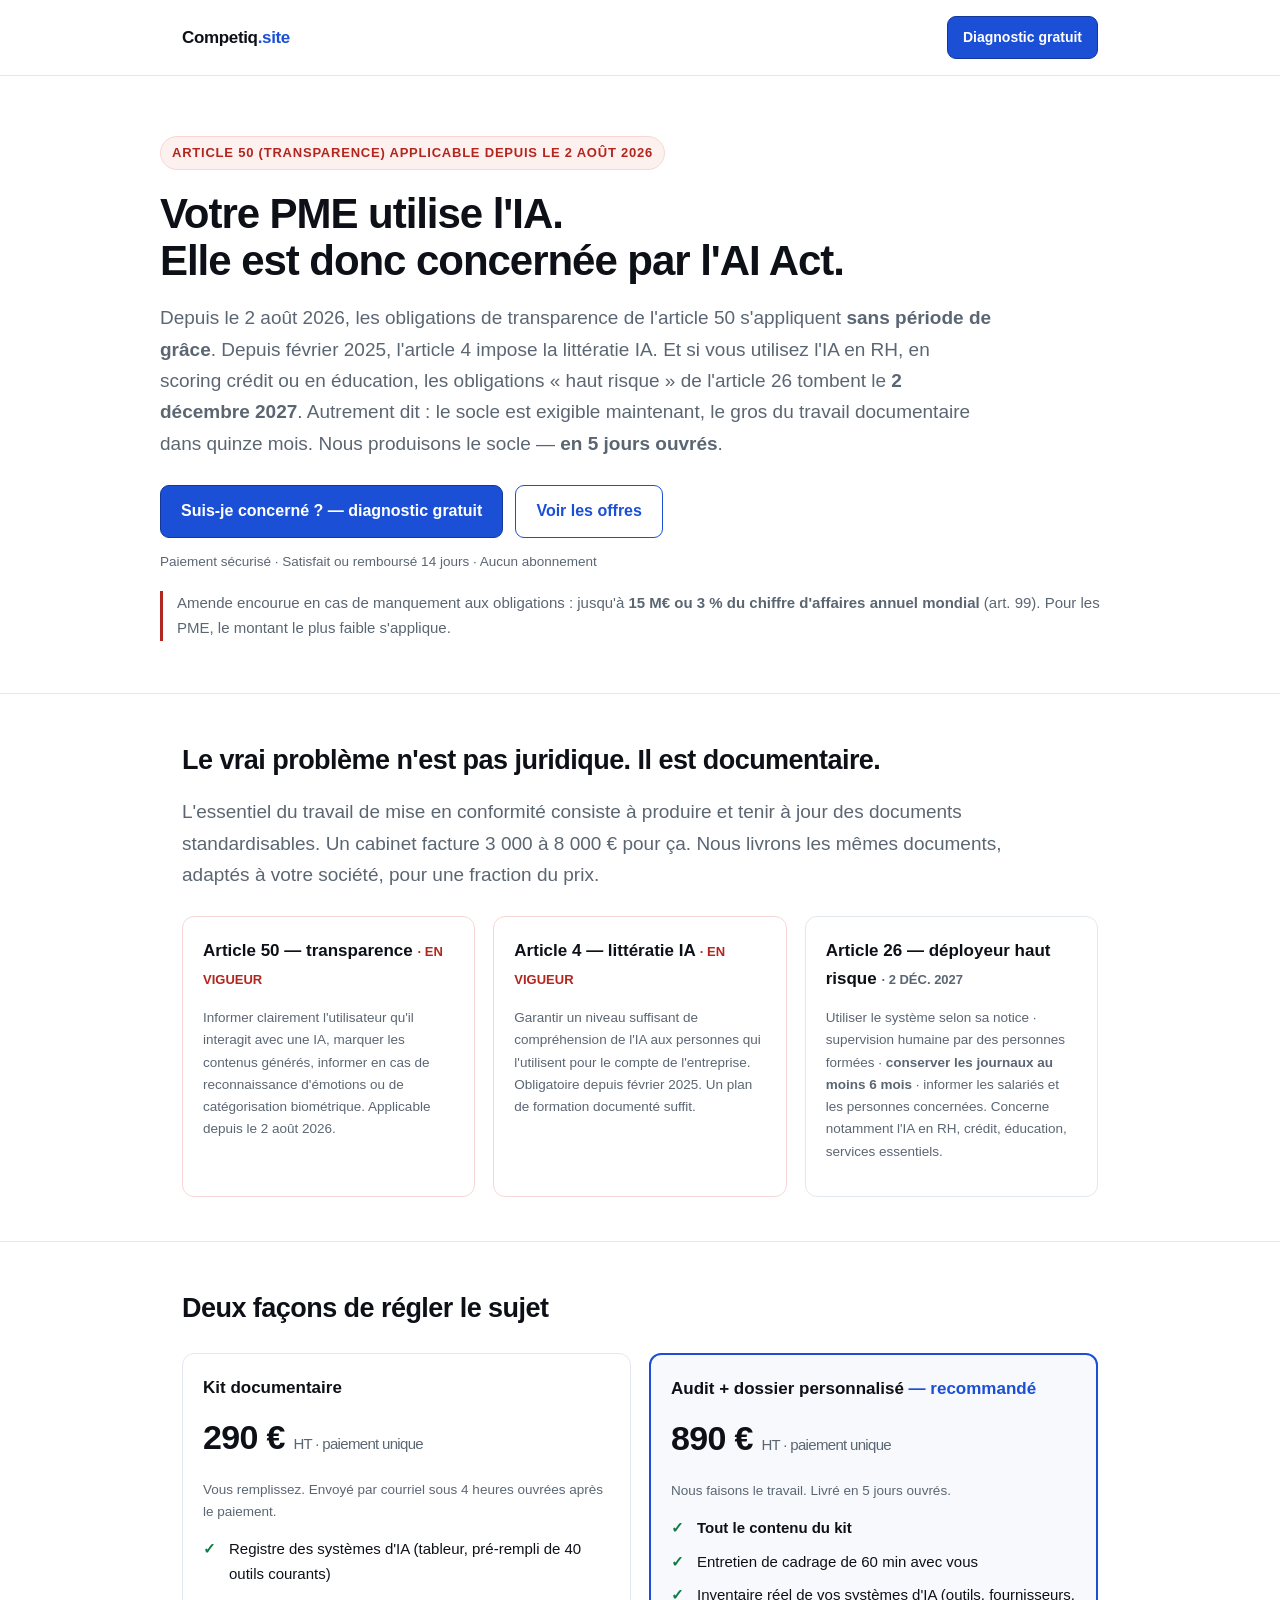
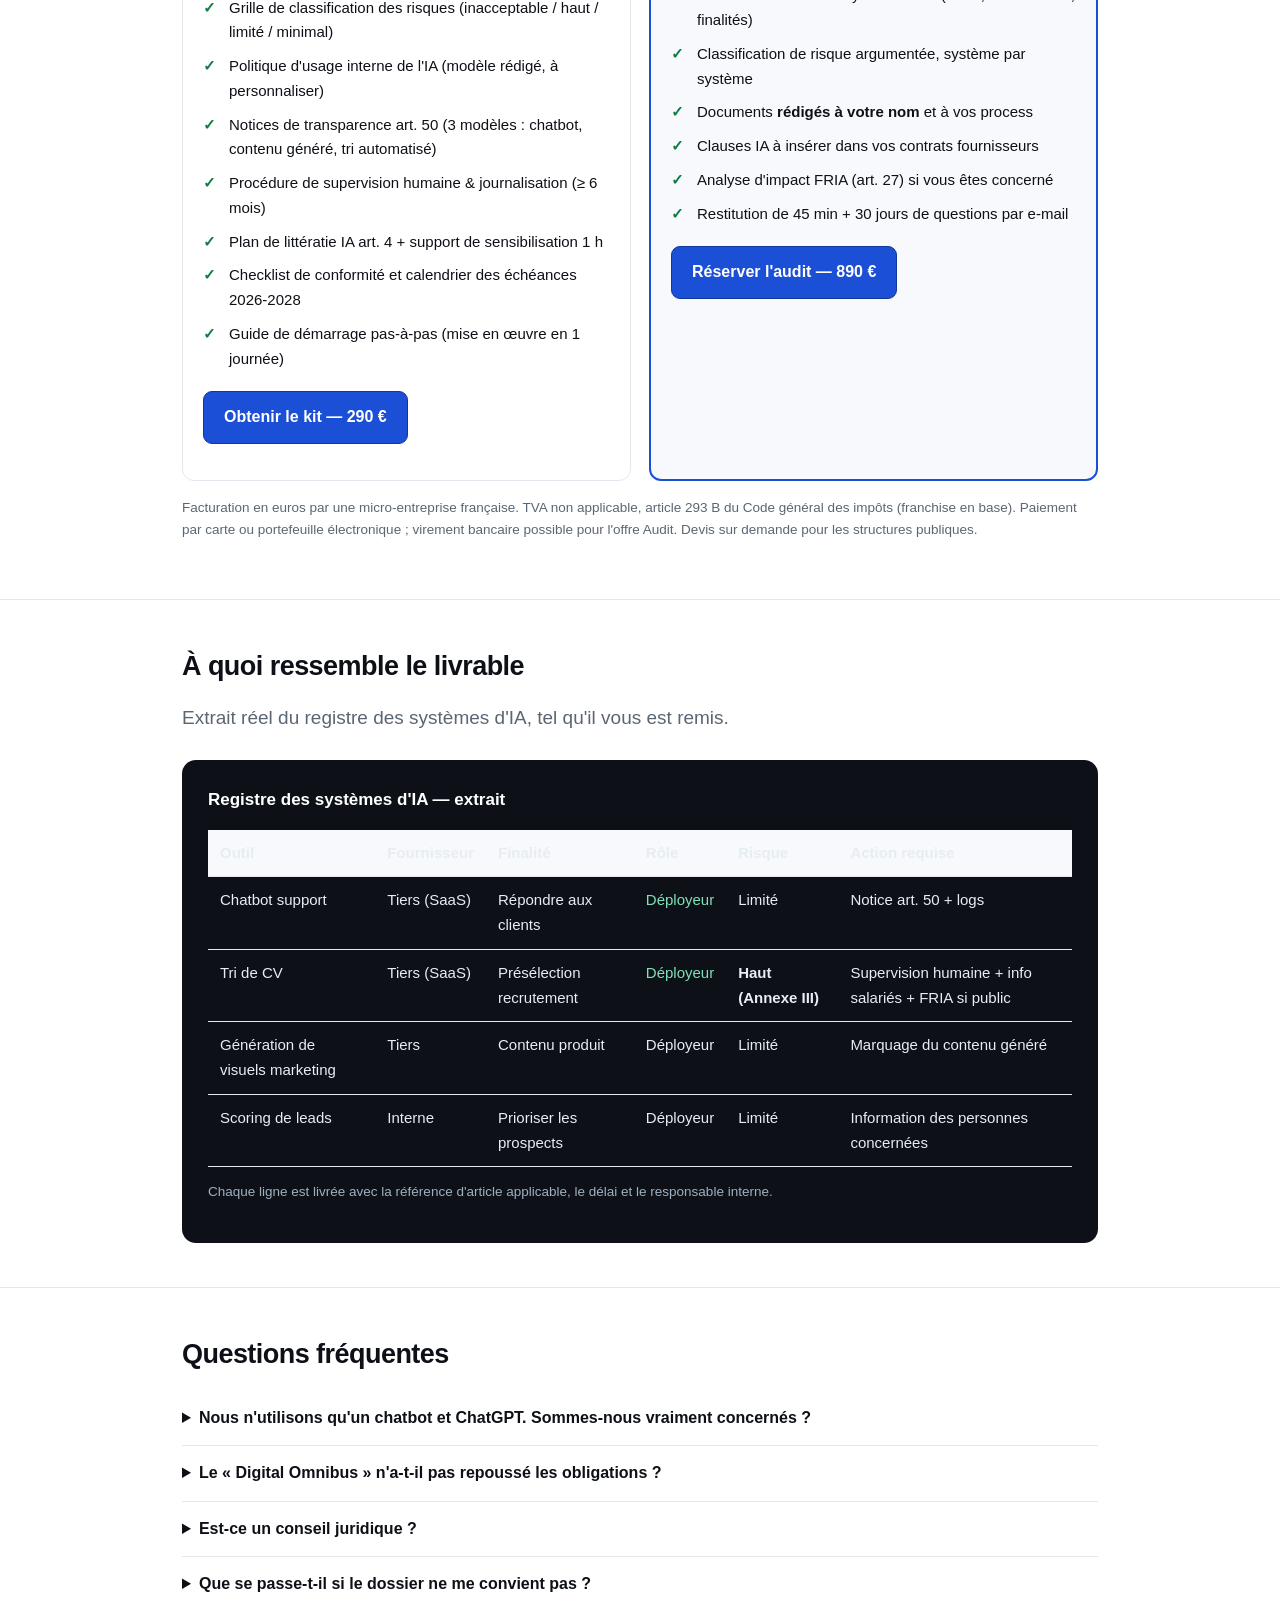
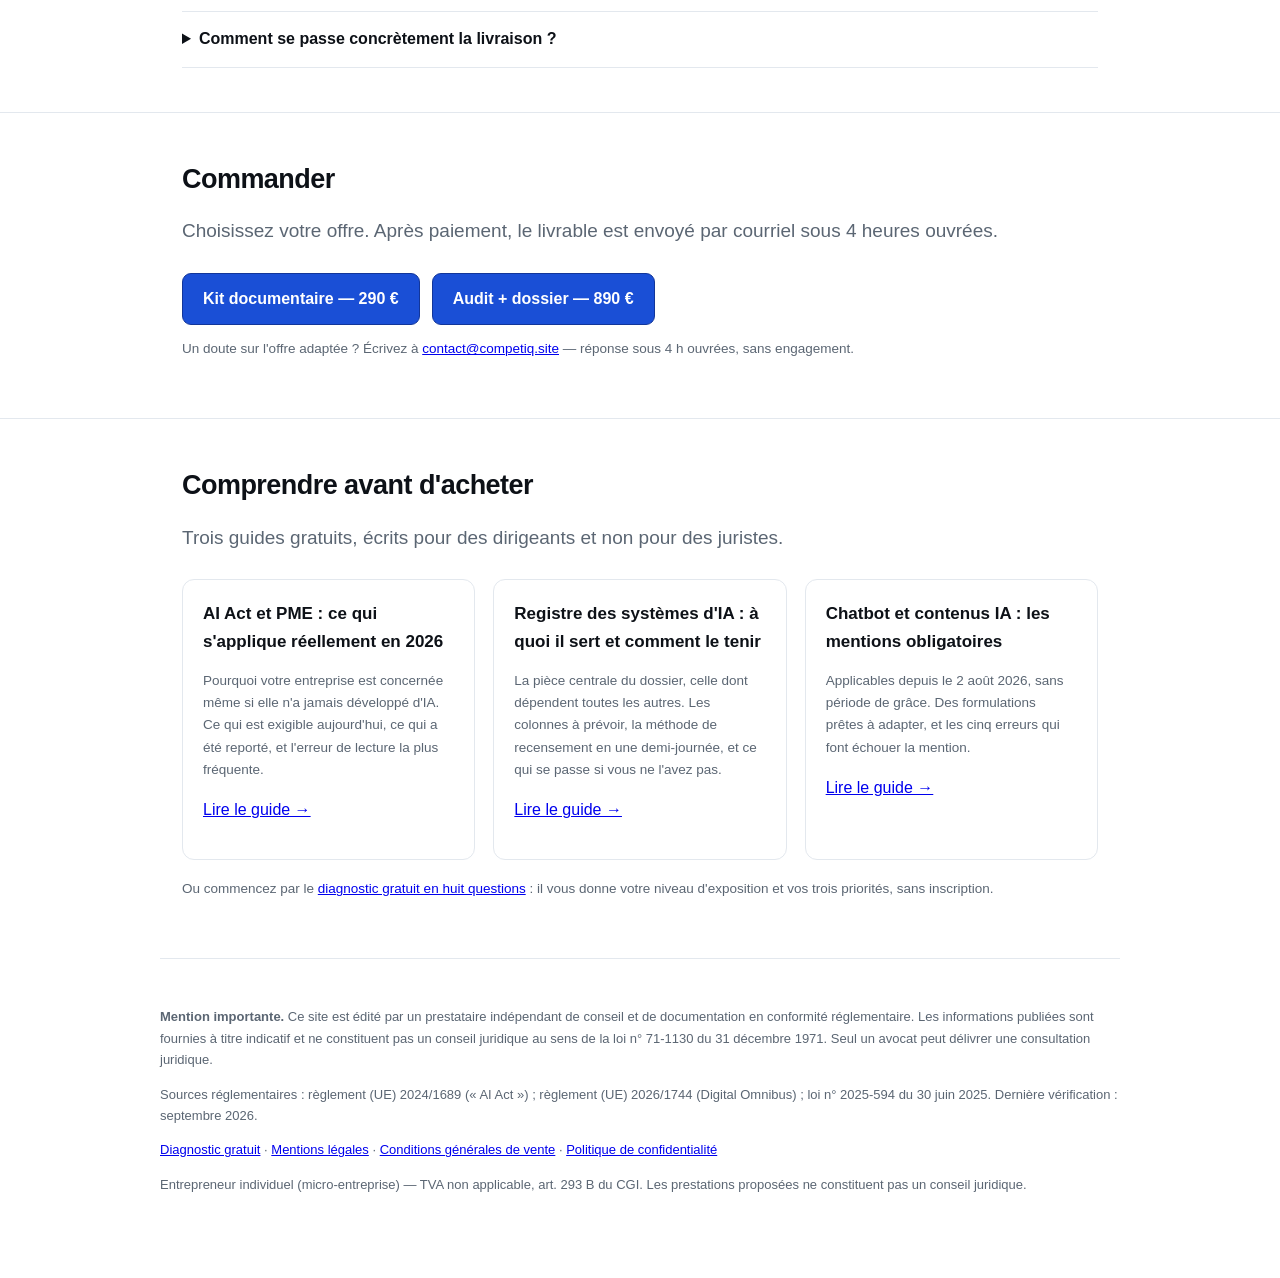
==== commit dbb4cb73: "Trois guides de fond + section Ressources sur l'accueil" ====
--- a/index.html
+++ b/index.html
@@ -201,6 +201,29 @@
   </p>
 </div></section>
 
+<section id="ressources"><div class="wrap">
+  <h2>Comprendre avant d'acheter</h2>
+  <p class="lead">Trois guides gratuits, écrits pour des dirigeants et non pour des juristes.</p>
+  <div class="grid">
+    <div class="card">
+      <h3><a href="ai-act-pme.html" style="color:inherit;text-decoration:none">AI Act et PME : ce qui s'applique réellement en 2026</a></h3>
+      <p class="note">Pourquoi votre entreprise est concernée même si elle n'a jamais développé d'IA. Ce qui est exigible aujourd'hui, ce qui a été reporté, et l'erreur de lecture la plus fréquente.</p>
+      <p><a href="ai-act-pme.html">Lire le guide →</a></p>
+    </div>
+    <div class="card">
+      <h3><a href="registre-systemes-ia.html" style="color:inherit;text-decoration:none">Registre des systèmes d'IA : à quoi il sert et comment le tenir</a></h3>
+      <p class="note">La pièce centrale du dossier, celle dont dépendent toutes les autres. Les colonnes à prévoir, la méthode de recensement en une demi-journée, et ce qui se passe si vous ne l'avez pas.</p>
+      <p><a href="registre-systemes-ia.html">Lire le guide →</a></p>
+    </div>
+    <div class="card">
+      <h3><a href="mentions-transparence-ia.html" style="color:inherit;text-decoration:none">Chatbot et contenus IA : les mentions obligatoires</a></h3>
+      <p class="note">Applicables depuis le 2 août 2026, sans période de grâce. Des formulations prêtes à adapter, et les cinq erreurs qui font échouer la mention.</p>
+      <p><a href="mentions-transparence-ia.html">Lire le guide →</a></p>
+    </div>
+  </div>
+  <p class="note" style="margin-top:18px">Ou commencez par le <a href="test-conformite.html">diagnostic gratuit en huit questions</a> : il vous donne votre niveau d'exposition et vos trois priorités, sans inscription.</p>
+</div></section>
+
 <div class="wrap foot">
   <p><strong>Mention importante.</strong> Ce site est édité par un prestataire indépendant de
   conseil et de documentation en conformité réglementaire. Les informations publiées sont
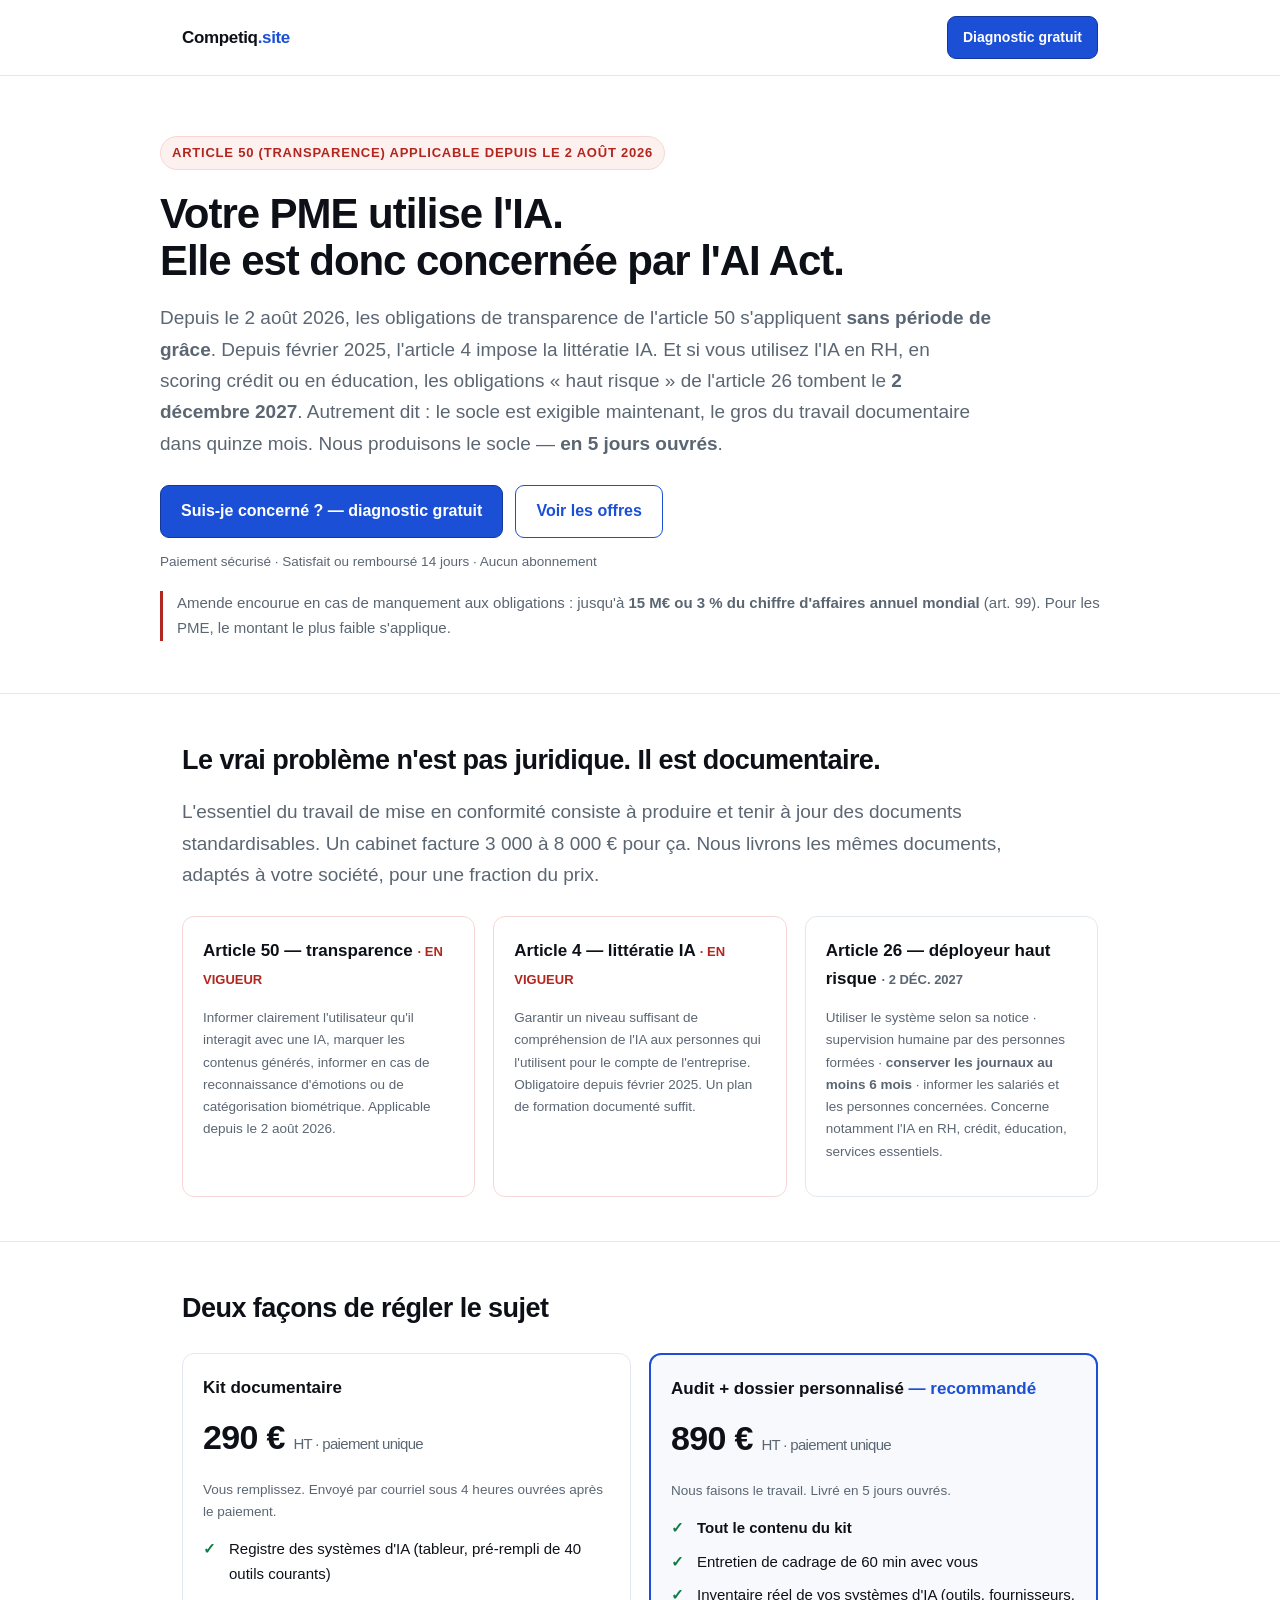
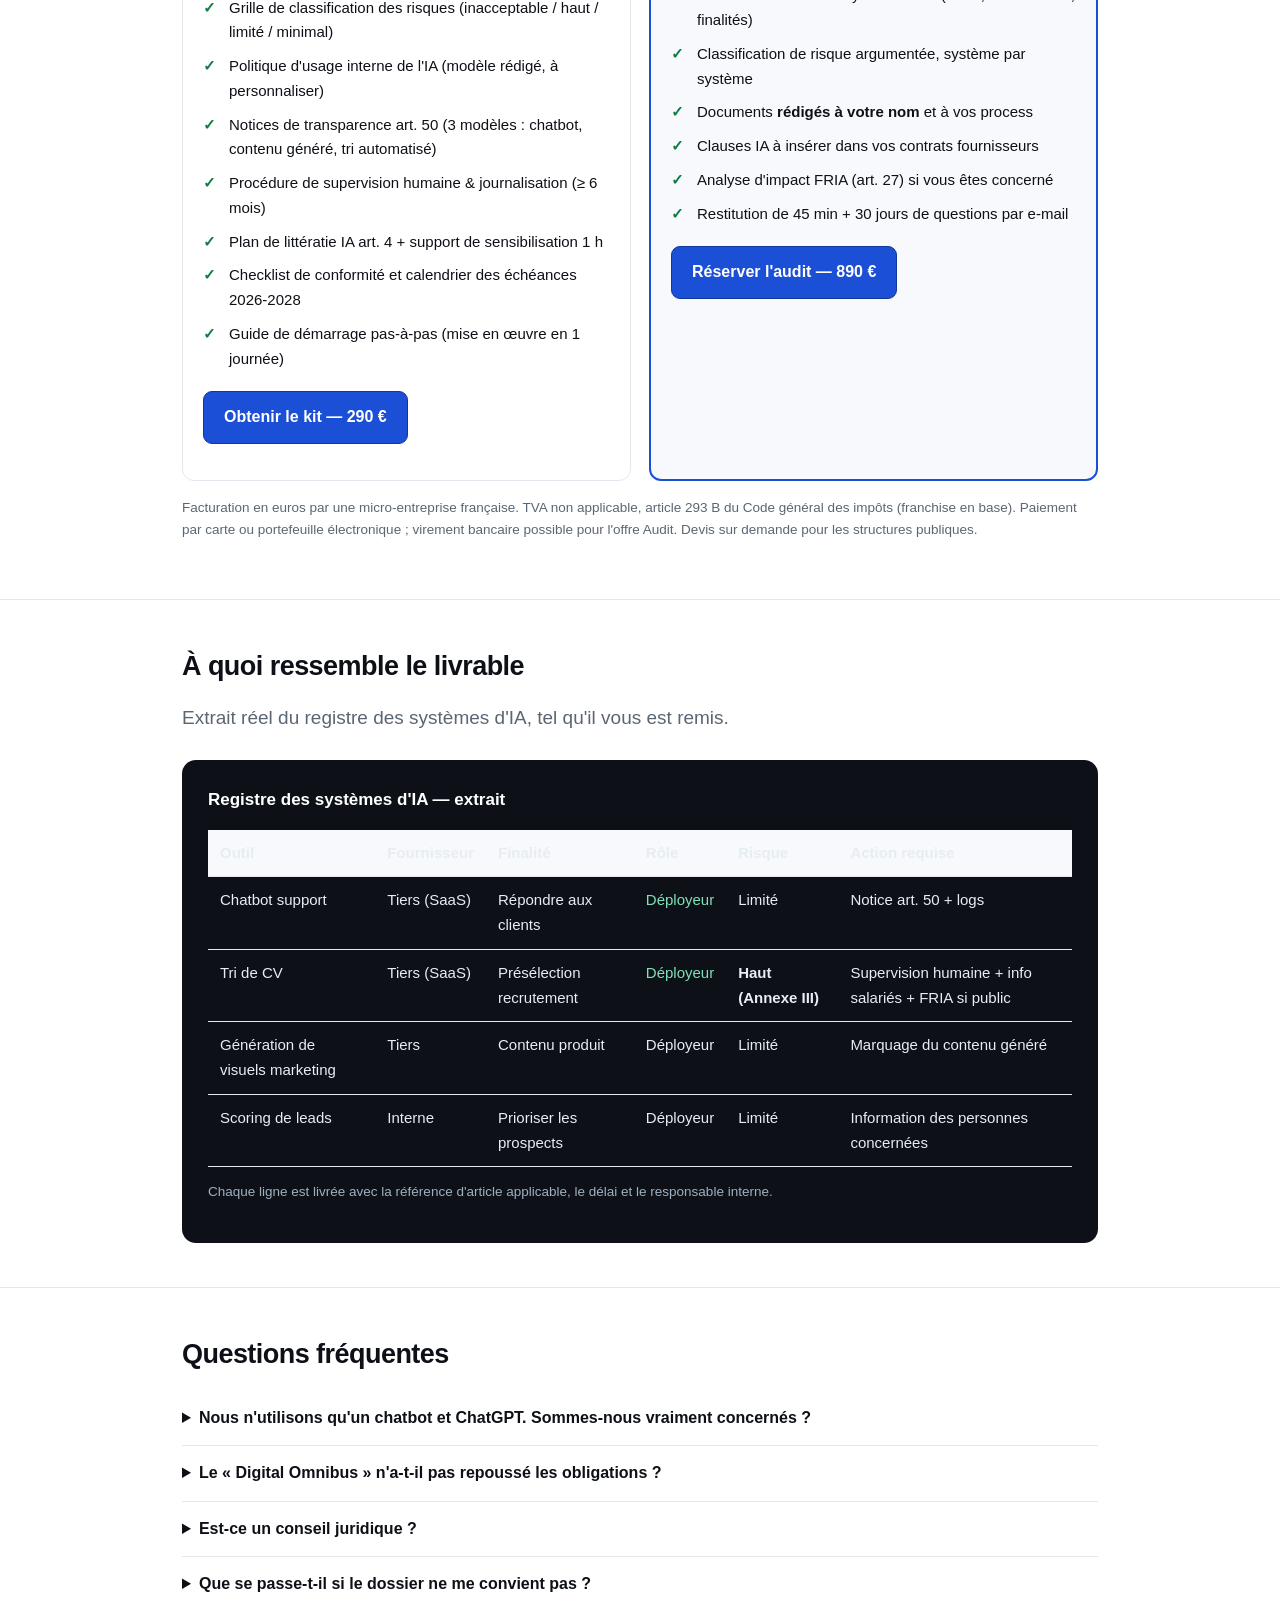
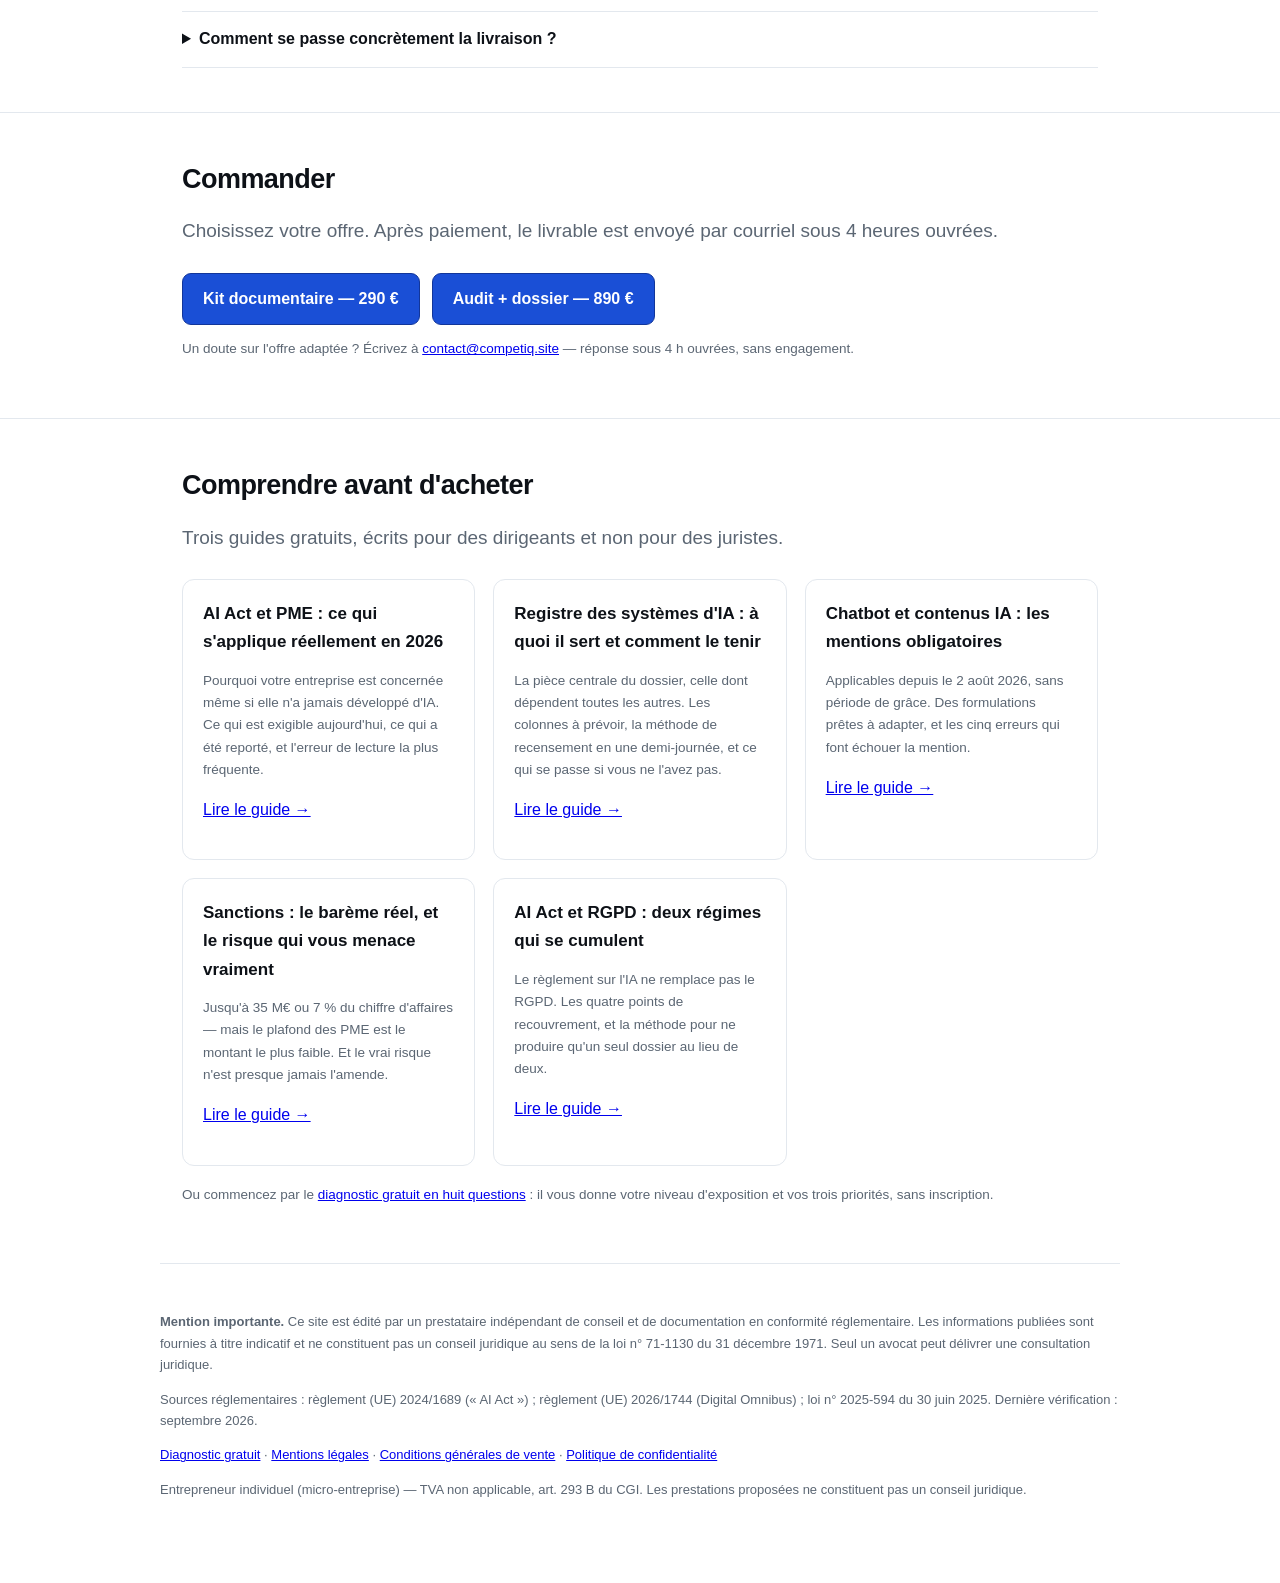
==== commit 297cbb4a: "Deux guides de plus : sanctions et articulation AI Act / RGPD" ====
--- a/index.html
+++ b/index.html
@@ -220,6 +220,16 @@
       <p class="note">Applicables depuis le 2 août 2026, sans période de grâce. Des formulations prêtes à adapter, et les cinq erreurs qui font échouer la mention.</p>
       <p><a href="mentions-transparence-ia.html">Lire le guide →</a></p>
     </div>
+    <div class="card">
+      <h3><a href="sanctions-ai-act.html" style="color:inherit;text-decoration:none">Sanctions : le barème réel, et le risque qui vous menace vraiment</a></h3>
+      <p class="note">Jusqu'à 35 M€ ou 7 % du chiffre d'affaires — mais le plafond des PME est le montant le plus faible. Et le vrai risque n'est presque jamais l'amende.</p>
+      <p><a href="sanctions-ai-act.html">Lire le guide →</a></p>
+    </div>
+    <div class="card">
+      <h3><a href="ai-act-rgpd.html" style="color:inherit;text-decoration:none">AI Act et RGPD : deux régimes qui se cumulent</a></h3>
+      <p class="note">Le règlement sur l'IA ne remplace pas le RGPD. Les quatre points de recouvrement, et la méthode pour ne produire qu'un seul dossier au lieu de deux.</p>
+      <p><a href="ai-act-rgpd.html">Lire le guide →</a></p>
+    </div>
   </div>
   <p class="note" style="margin-top:18px">Ou commencez par le <a href="test-conformite.html">diagnostic gratuit en huit questions</a> : il vous donne votre niveau d'exposition et vos trois priorités, sans inscription.</p>
 </div></section>
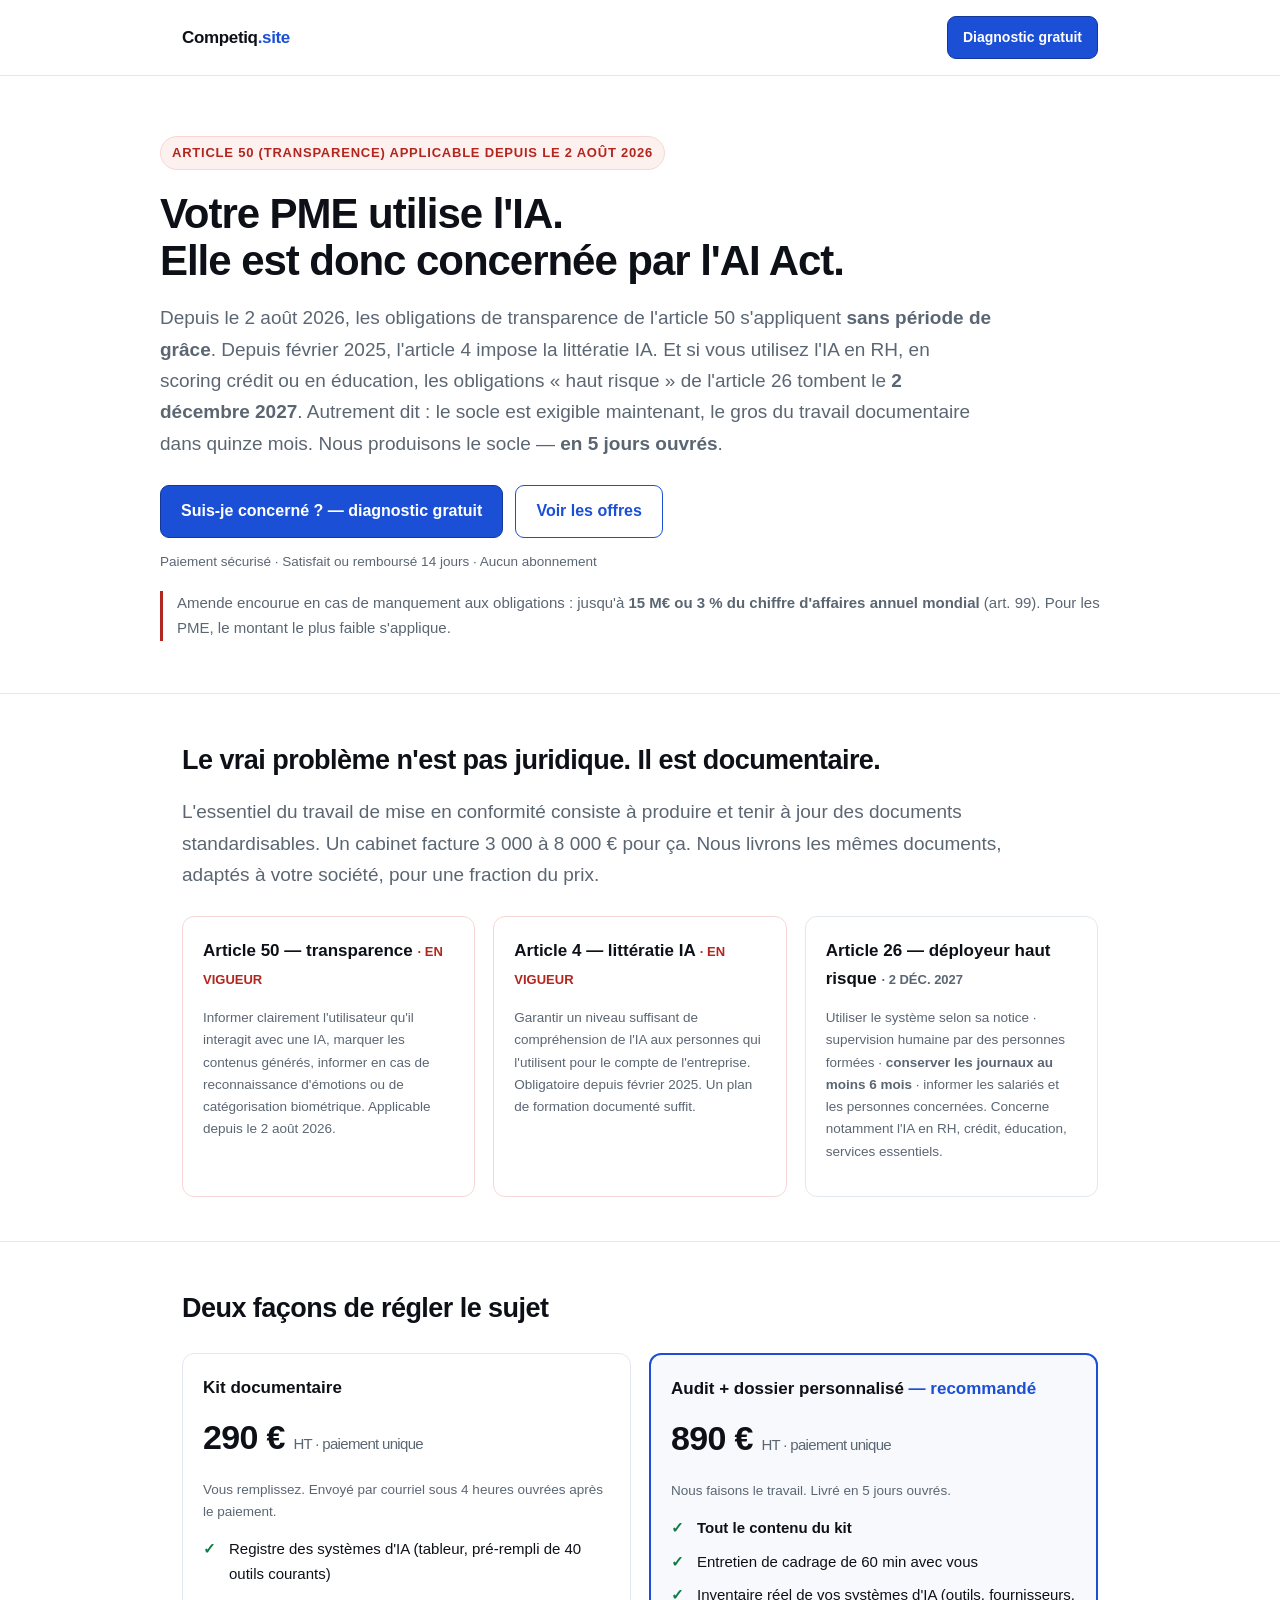
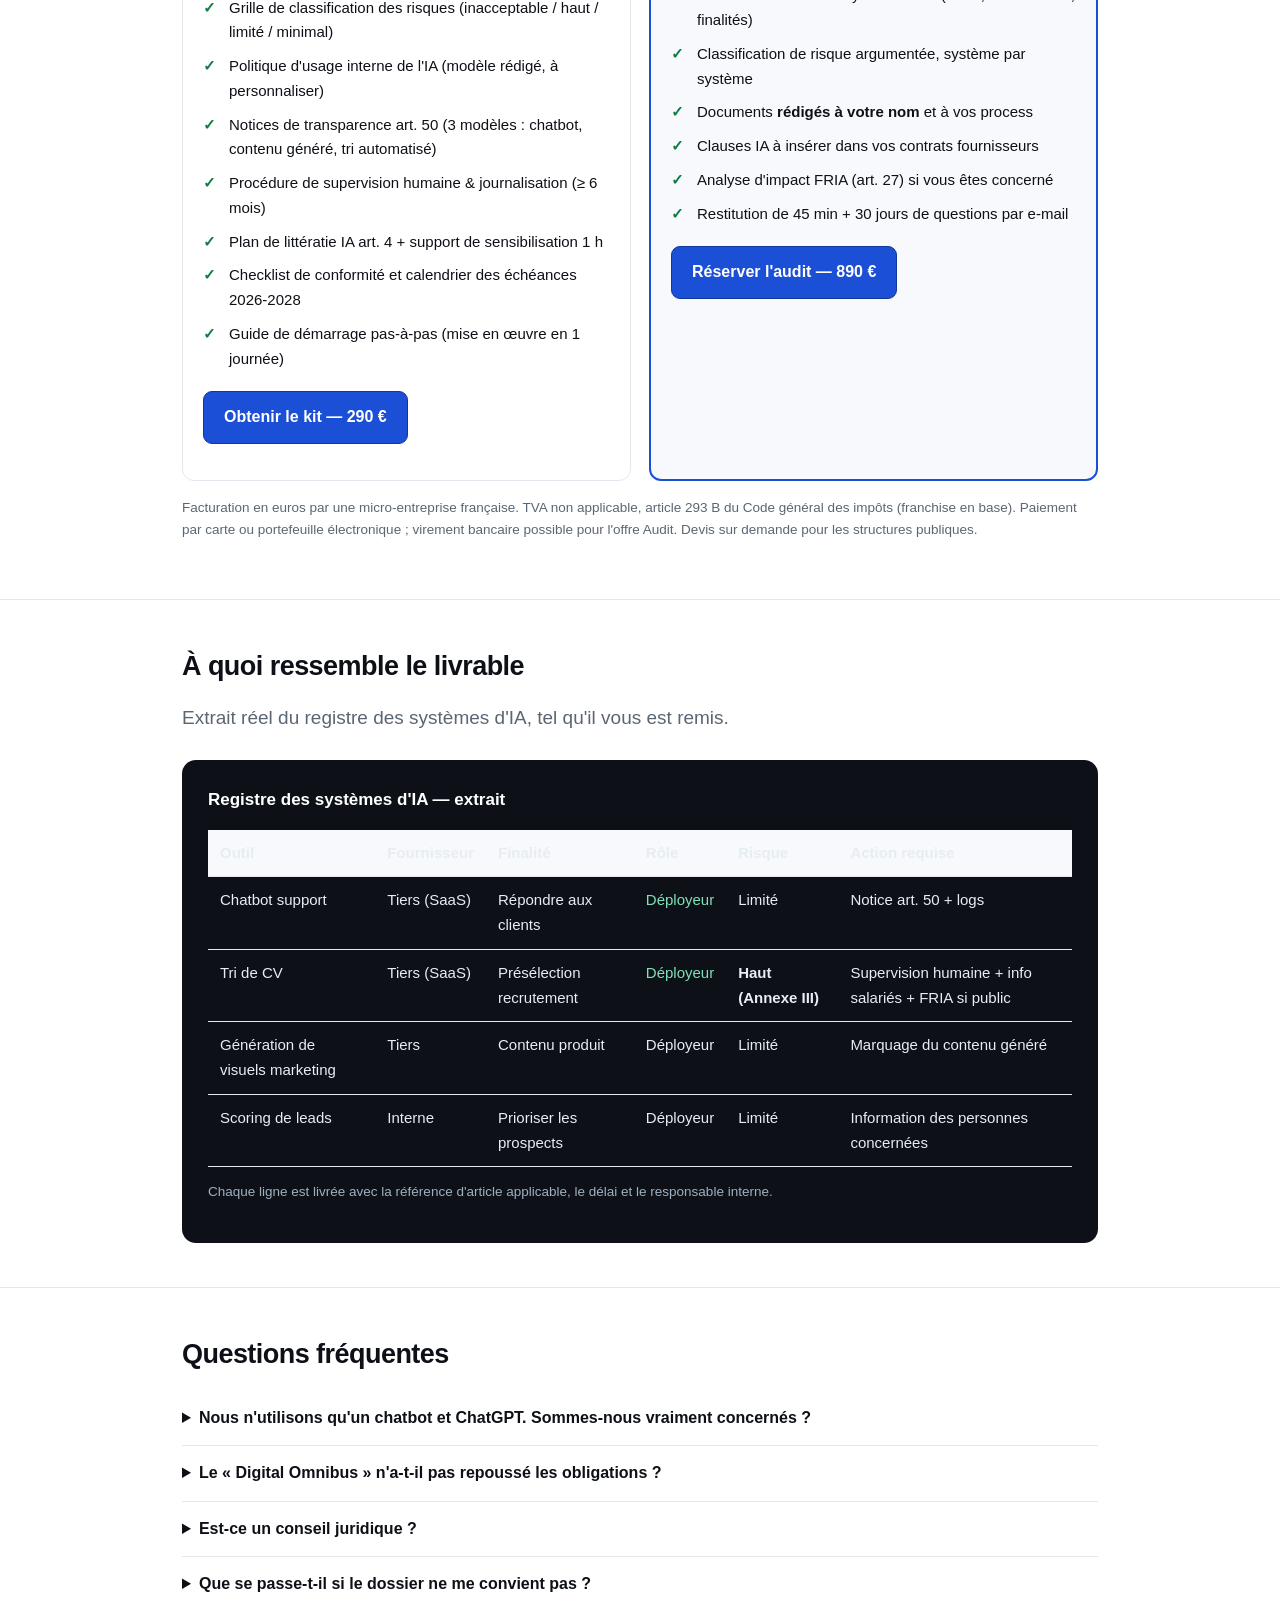
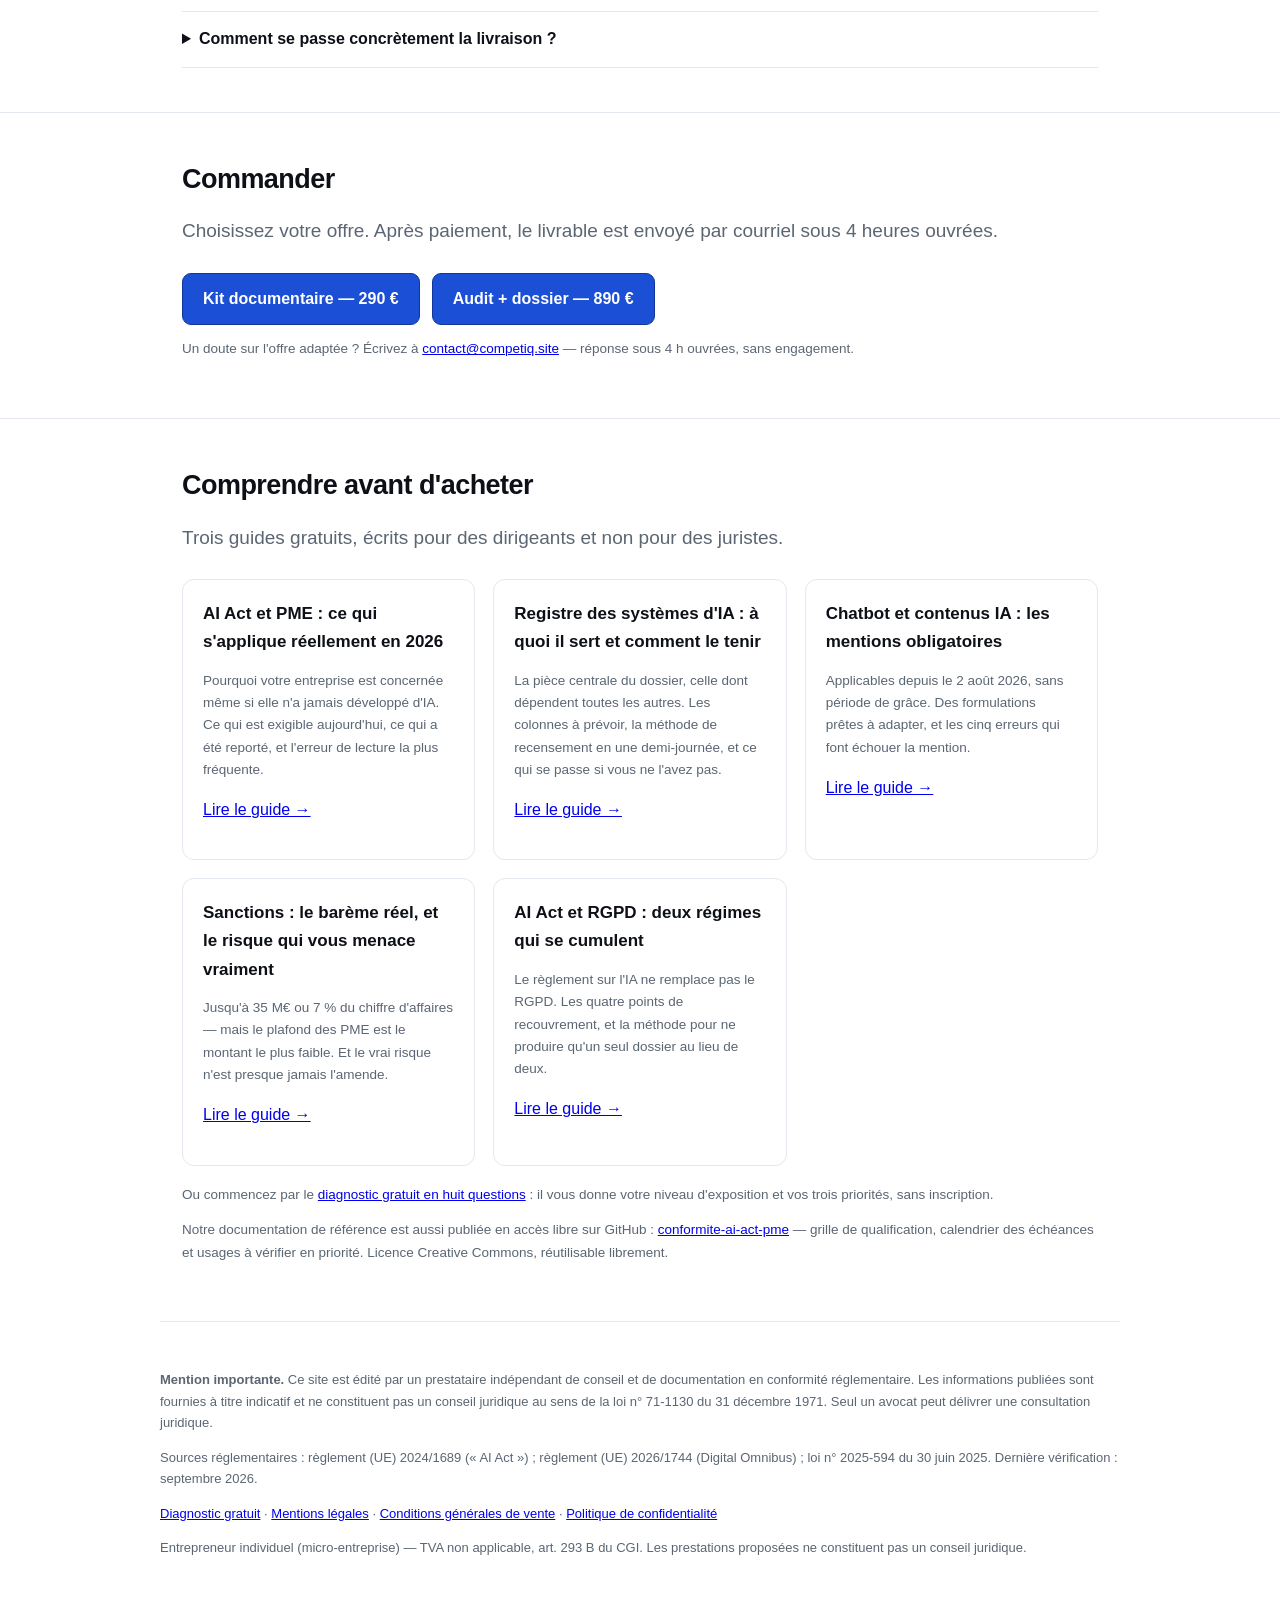
==== commit 54d96d77: "Lien vers la documentation ouverte sur GitHub" ====
--- a/index.html
+++ b/index.html
@@ -232,6 +232,9 @@
     </div>
   </div>
   <p class="note" style="margin-top:18px">Ou commencez par le <a href="test-conformite.html">diagnostic gratuit en huit questions</a> : il vous donne votre niveau d'exposition et vos trois priorités, sans inscription.</p>
+  <p class="note" style="margin-top:10px">Notre documentation de référence est aussi publiée en accès libre sur GitHub :
+  <a href="https://github.com/cyril-belin/conformite-ai-act-pme">conformite-ai-act-pme</a> — grille de qualification,
+  calendrier des échéances et usages à vérifier en priorité. Licence Creative Commons, réutilisable librement.</p>
 </div></section>
 
 <div class="wrap foot">
